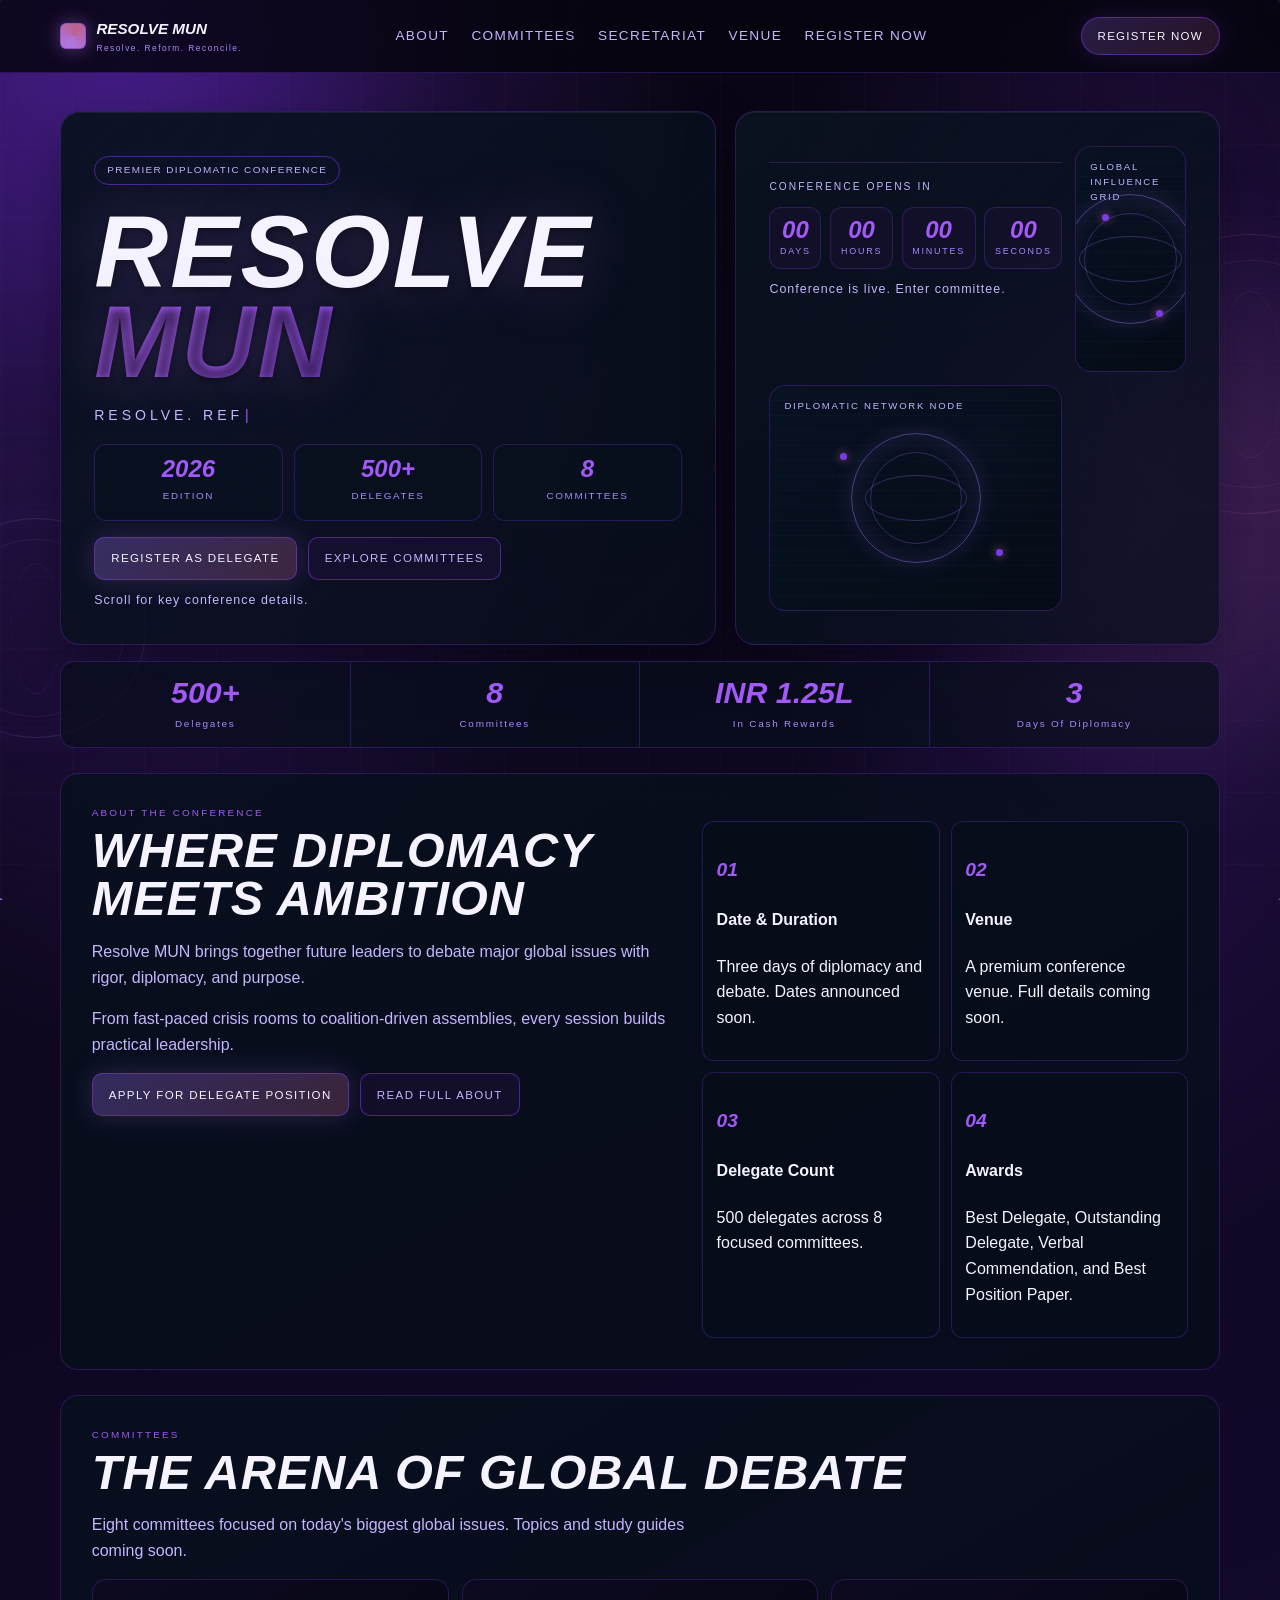
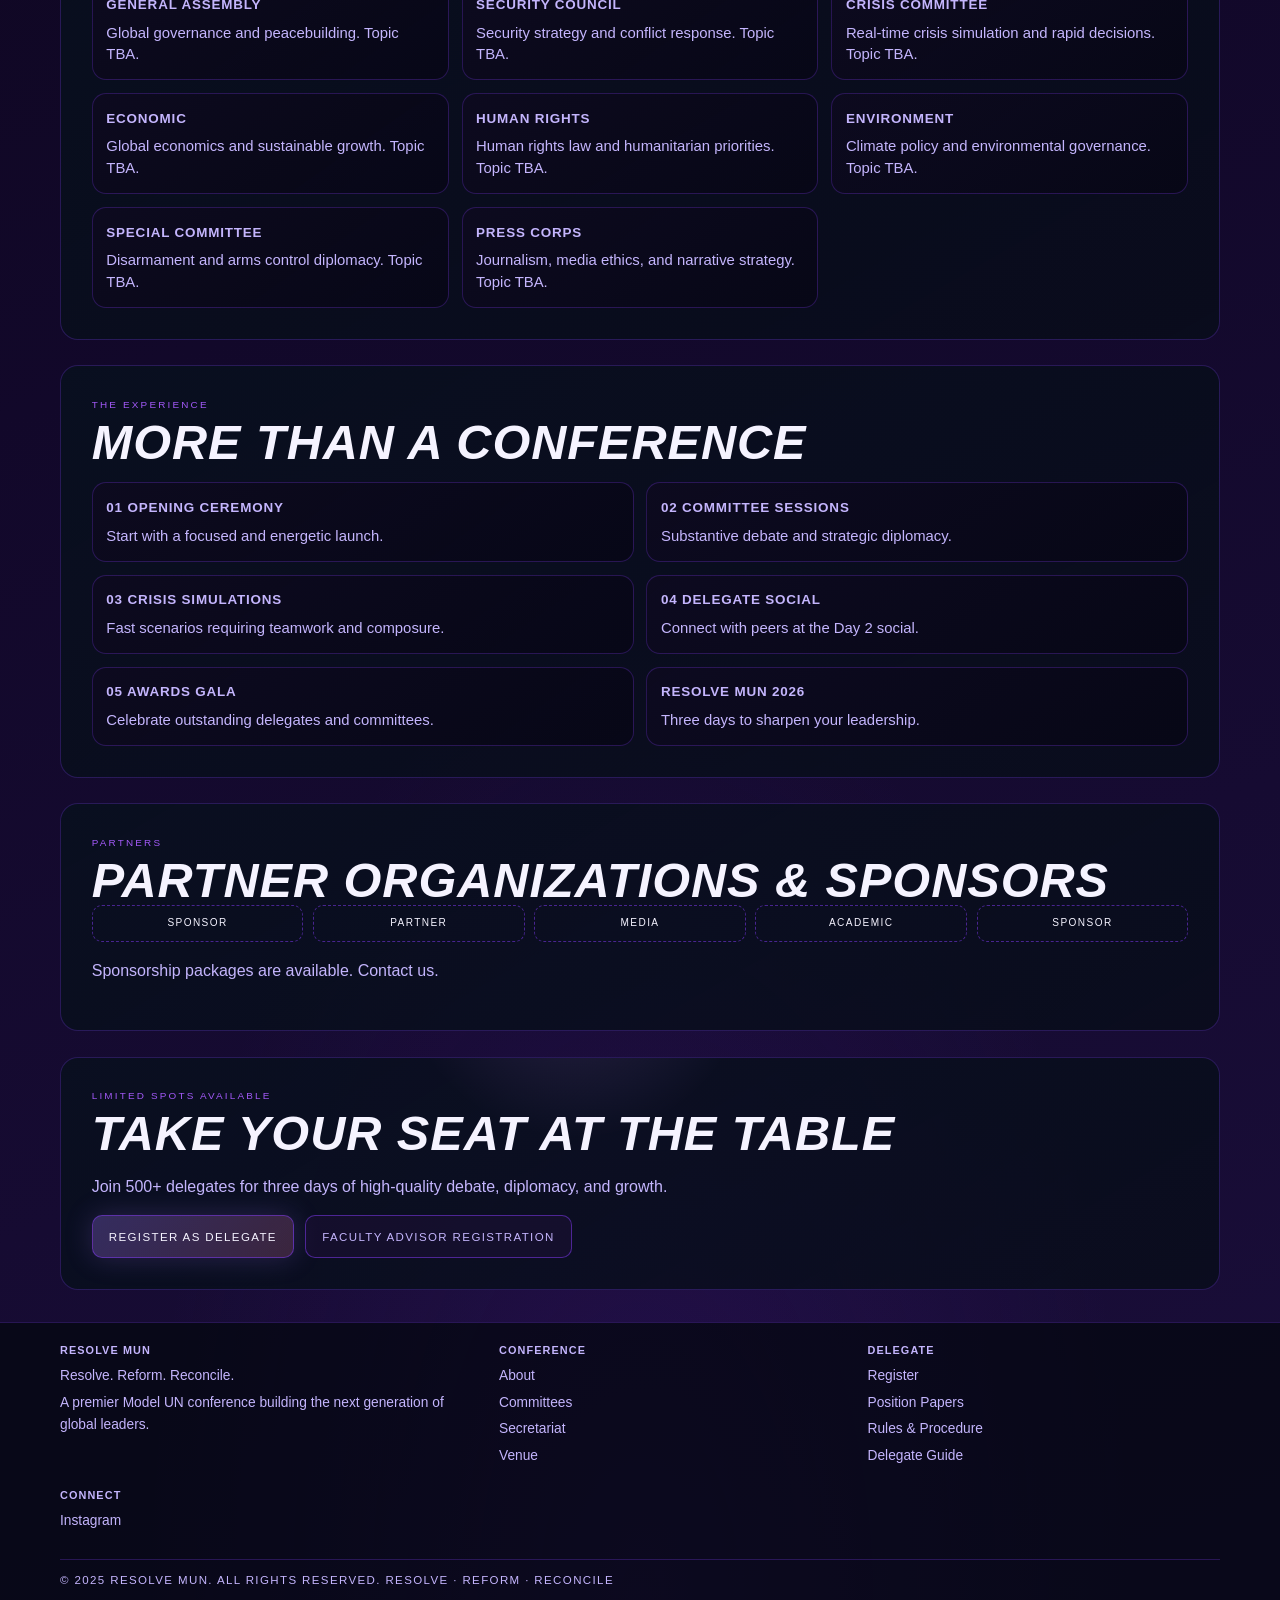
==== index.html @ 6e1ddf8e "changes" ====
<!DOCTYPE html>
<html lang="en">
  <head>
    <meta charset="UTF-8" />
    <meta name="viewport" content="width=device-width, initial-scale=1.0" />
    <title>Resolve MUN 2026 | Premier Diplomatic Conference</title>
    <meta
      name="description"
      content="Resolve MUN 2026: 500+ delegates, 8 committees, and 3 days of focused diplomacy."
    />
    <link rel="stylesheet" href="style.css" />
  </head>
  <body>
    <div class="ambient" aria-hidden="true"></div>
    <div class="orb orb-a" aria-hidden="true"></div>
    <div class="orb orb-b" aria-hidden="true"></div>

    <header class="site-header">
      <div class="header-inner">
        <a class="brand" href="index.html" aria-label="Resolve MUN Home">
          <span class="brand-mark" aria-hidden="true"></span>
          <span class="brand-text">RESOLVE MUN<span class="brand-sub">Resolve. Reform. Reconcile.</span></span>
        </a>

        <button class="menu-btn" data-menu-toggle aria-expanded="false" aria-label="Toggle menu">Menu</button>

        <nav class="nav-links">
          <a href="about.html">About</a>
          <a href="committees.html">Committees</a>
          <a href="secretariat.html">Secretariat</a>
          <a href="venue.html">Venue</a>
          <a href="register.html">Register Now</a>
        </nav>
        <a class="header-cta" href="register.html">Register Now</a>
      </div>
    </header>

    <main>
      <section class="hero">
        <article class="hero-panel reveal tilt">
          <p class="badge">Premier Diplomatic Conference</p>
          <h1>Resolve <span>MUN</span></h1>
          <p class="tagline" data-typewriter="RESOLVE. REFORM. RECONCILE.|Diplomacy. Debate. Impact.|500+ Delegates. 8 Committees. 3 Days.">RESOLVE. REFORM. RECONCILE.</p>
          <div class="metrics">
            <div class="metric"><strong data-count="2026">2026</strong><small>Edition</small></div>
            <div class="metric"><strong data-count="500" data-suffix="+">500+</strong><small>Delegates</small></div>
            <div class="metric"><strong data-count="8">8</strong><small>Committees</small></div>
          </div>
          <div class="hero-actions">
            <a class="btn btn-primary" href="register.html">Register As Delegate</a>
            <a class="btn btn-secondary" href="committees.html">Explore Committees</a>
          </div>
          <p class="countdown-summary">Scroll for key conference details.</p>
        </article>

        <article class="hero-panel hero-visual reveal">
          <div class="countdown-wrap" aria-live="polite">
            <p class="countdown-head">Conference Opens In</p>
            <div class="countdown-grid">
              <div class="time-box"><span data-days>96</span><small>Days</small></div>
              <div class="time-box"><span data-hours>12</span><small>Hours</small></div>
              <div class="time-box"><span data-minutes>10</span><small>Minutes</small></div>
              <div class="time-box"><span data-seconds>12</span><small>Seconds</small></div>
            </div>
            <p class="countdown-summary" data-countdown-status>Countdown synced to conference launch.</p>
          </div>
          <div class="holo-card tilt" aria-hidden="true">
            <p class="holo-label">Global Influence Grid</p>
            <div class="holo-core"></div>
            <span class="holo-ping a"></span>
            <span class="holo-ping b"></span>
          </div>
          <div class="holo-card tilt" aria-hidden="true">
            <p class="holo-label">Diplomatic Network Node</p>
            <div class="holo-core"></div>
            <span class="holo-ping a"></span>
            <span class="holo-ping b"></span>
          </div>
        </article>
      </section>

      <section class="stats-ribbon reveal">
        <div class="cell"><strong data-count="500" data-suffix="+">500+</strong><small>Delegates</small></div>
        <div class="cell"><strong data-count="8">8</strong><small>Committees</small></div>
        <div class="cell"><strong data-count="1.25" data-prefix="INR " data-suffix="L">INR 1.25L</strong><small>In Cash Rewards</small></div>
        <div class="cell"><strong data-count="3">3</strong><small>Days Of Diplomacy</small></div>
      </section>

      <section class="section split reveal">
        <div>
          <p class="section-kicker">About The Conference</p>
          <h2>Where Diplomacy Meets Ambition</h2>
          <p class="section-intro">
            Resolve MUN brings together future leaders to debate major global issues with rigor, diplomacy, and purpose.
          </p>
          <p class="section-intro">
            From fast-paced crisis rooms to coalition-driven assemblies, every session builds practical leadership.
          </p>
          <div class="hero-actions">
            <a class="btn btn-primary" href="register.html">Apply For Delegate Position</a>
            <a class="btn btn-secondary" href="about.html">Read Full About</a>
          </div>
        </div>
        <div class="number-grid">
          <article class="number-card"><p class="num">01</p><h4>Date &amp; Duration</h4><p>Three days of diplomacy and debate. Dates announced soon.</p></article>
          <article class="number-card"><p class="num">02</p><h4>Venue</h4><p>A premium conference venue. Full details coming soon.</p></article>
          <article class="number-card"><p class="num">03</p><h4>Delegate Count</h4><p>500 delegates across 8 focused committees.</p></article>
          <article class="number-card"><p class="num">04</p><h4>Awards</h4><p>Best Delegate, Outstanding Delegate, Verbal Commendation, and Best Position Paper.</p></article>
        </div>
      </section>

      <section class="section reveal">
        <p class="section-kicker">Committees</p>
        <h2>The Arena Of Global Debate</h2>
        <p class="section-intro">Eight committees focused on today&apos;s biggest global issues. Topics and study guides coming soon.</p>
        <div class="grid-3">
          <article class="card reveal"><h4>General Assembly</h4><p>Global governance and peacebuilding. Topic TBA.</p></article>
          <article class="card reveal"><h4>Security Council</h4><p>Security strategy and conflict response. Topic TBA.</p></article>
          <article class="card reveal"><h4>Crisis Committee</h4><p>Real-time crisis simulation and rapid decisions. Topic TBA.</p></article>
          <article class="card reveal"><h4>Economic</h4><p>Global economics and sustainable growth. Topic TBA.</p></article>
          <article class="card reveal"><h4>Human Rights</h4><p>Human rights law and humanitarian priorities. Topic TBA.</p></article>
          <article class="card reveal"><h4>Environment</h4><p>Climate policy and environmental governance. Topic TBA.</p></article>
          <article class="card reveal"><h4>Special Committee</h4><p>Disarmament and arms control diplomacy. Topic TBA.</p></article>
          <article class="card reveal"><h4>Press Corps</h4><p>Journalism, media ethics, and narrative strategy. Topic TBA.</p></article>
        </div>
      </section>

      <section class="section reveal">
        <p class="section-kicker">The Experience</p>
        <h2>More Than A Conference</h2>
        <div class="grid-2">
          <article class="card reveal"><h4>01 Opening Ceremony</h4><p>Start with a focused and energetic launch.</p></article>
          <article class="card reveal"><h4>02 Committee Sessions</h4><p>Substantive debate and strategic diplomacy.</p></article>
          <article class="card reveal"><h4>03 Crisis Simulations</h4><p>Fast scenarios requiring teamwork and composure.</p></article>
          <article class="card reveal"><h4>04 Delegate Social</h4><p>Connect with peers at the Day 2 social.</p></article>
          <article class="card reveal"><h4>05 Awards Gala</h4><p>Celebrate outstanding delegates and committees.</p></article>
          <article class="card reveal"><h4>Resolve MUN 2026</h4><p>Three days to sharpen your leadership.</p></article>
        </div>
      </section>

      <section class="section reveal">
        <p class="section-kicker">Partners</p>
        <h2>Partner Organizations &amp; Sponsors</h2>
        <div class="partners">
          <div>Sponsor</div>
          <div>Partner</div>
          <div>Media</div>
          <div>Academic</div>
          <div>Sponsor</div>
        </div>
        <p class="section-intro">Sponsorship packages are available. Contact us.</p>
      </section>

      <section class="section cta-section reveal">
        <p class="section-kicker">Limited Spots Available</p>
        <h2>Take Your Seat At The Table</h2>
        <p class="section-intro">
          Join 500+ delegates for three days of high-quality debate, diplomacy, and growth.
        </p>
        <div class="hero-actions">
          <a class="btn btn-primary" href="register.html">Register As Delegate</a>
          <a class="btn btn-secondary" href="register.html#faculty">Faculty Advisor Registration</a>
        </div>
      </section>
    </main>

    <footer class="footer">
      <div class="footer-inner">
        <section>
          <h5>Resolve MUN</h5>
          <p>Resolve. Reform. Reconcile.</p>
          <p>A premier Model UN conference building the next generation of global leaders.</p>
        </section>
        <section>
          <h5>Conference</h5>
          <p><a href="about.html">About</a></p>
          <p><a href="committees.html">Committees</a></p>
          <p><a href="secretariat.html">Secretariat</a></p>
          <p><a href="venue.html">Venue</a></p>
        </section>
        <section>
          <h5>Delegate</h5>
          <p><a href="register.html">Register</a></p>
          <p>Position Papers</p>
          <p>Rules &amp; Procedure</p>
          <p>Delegate Guide</p>
        </section>
        <section>
          <h5>Connect</h5>
          <p>Instagram</p>
        </section>
      </div>
      <div class="footer-note">&copy; 2025 Resolve MUN. All rights reserved. Resolve · Reform · Reconcile</div>
    </footer>

    <nav class="mob-nav" aria-label="Mobile navigation" style="display:none">
      <a class="mob-nav-item active" href="index.html">
        <svg viewBox="0 0 24 24" width="24" height="24" fill="none" stroke="currentColor" stroke-width="1.8" stroke-linecap="round" stroke-linejoin="round" aria-hidden="true"><path d="M3 9.5L12 3l9 6.5V20a1 1 0 0 1-1 1H4a1 1 0 0 1-1-1V9.5z"/><path d="M9 21V12h6v9"/></svg>
        <span>Home</span>
      </a>
      <a class="mob-nav-item" href="about.html">
        <svg viewBox="0 0 24 24" width="24" height="24" fill="none" stroke="currentColor" stroke-width="1.8" stroke-linecap="round" stroke-linejoin="round" aria-hidden="true"><circle cx="12" cy="12" r="9"/><line x1="12" y1="8" x2="12.01" y2="8" stroke-width="2.5"/><line x1="12" y1="11" x2="12" y2="16"/></svg>
        <span>About</span>
      </a>
      <a class="mob-nav-item" href="committees.html">
        <svg viewBox="0 0 24 24" width="24" height="24" fill="none" stroke="currentColor" stroke-width="1.8" stroke-linecap="round" stroke-linejoin="round" aria-hidden="true"><rect x="3" y="3" width="7" height="7" rx="1"/><rect x="14" y="3" width="7" height="7" rx="1"/><rect x="3" y="14" width="7" height="7" rx="1"/><rect x="14" y="14" width="7" height="7" rx="1"/></svg>
        <span>Committees</span>
      </a>
      <a class="mob-nav-item" href="venue.html">
        <svg viewBox="0 0 24 24" width="24" height="24" fill="none" stroke="currentColor" stroke-width="1.8" stroke-linecap="round" stroke-linejoin="round" aria-hidden="true"><path d="M12 2C8.13 2 5 5.13 5 9c0 5.25 7 13 7 13s7-7.75 7-13c0-3.87-3.13-7-7-7z"/><circle cx="12" cy="9" r="2.5"/></svg>
        <span>Venue</span>
      </a>
      <a class="mob-nav-item" href="register.html">
        <svg viewBox="0 0 24 24" width="24" height="24" fill="none" stroke="currentColor" stroke-width="1.8" stroke-linecap="round" stroke-linejoin="round" aria-hidden="true"><polygon points="12 2 15.09 8.26 22 9.27 17 14.14 18.18 21.02 12 17.77 5.82 21.02 7 14.14 2 9.27 8.91 8.26 12 2"/></svg>
        <span>Register</span>
      </a>
    </nav>
    <script src="script.js"></script>
  </body>
</html>
---- style.css ----
@media (max-width: 600px) {
  /* Countdown box: tighter, more readable, less border radius */
  .countdown-wrap {
    padding: 0.7rem 0.5rem !important;
    border-radius: 14px !important;
    margin-bottom: 1.2rem !important;
  }
  .countdown-grid {
    gap: 0.22rem !important;
  }
  .time-box {
    padding: 0.55rem 0.08rem !important;
    border-radius: 9px !important;
  }
  .time-box span {
    font-size: 1.15rem !important;
  }
  .time-box small {
    font-size: 0.38rem !important;
  }
  .countdown-summary {
    font-size: 0.6rem !important;
    margin-top: 0.4rem !important;
  }

  /* Waitlist form: stack input and button vertically, full width, better spacing */
  #waitlist-form {
    flex-direction: column !important;
    align-items: stretch !important;
    gap: 0.6rem !important;
    max-width: 100% !important;
  }
  #waitlist-form input[type="email"] {
    width: 100% !important;
    font-size: 1rem !important;
    min-width: 0 !important;
  }
  #waitlist-form button {
    width: 100% !important;
    min-width: 0 !important;
    margin-top: 0.2rem !important;
    font-size: 1rem !important;
    border-radius: 999px !important;
    padding: 1.1rem 0.5rem !important;
  }
  #waitlist-status {
    text-align: center !important;
    font-size: 0.98rem !important;
  }
}
@import url("https://fonts.googleapis.com/css2?family=Cormorant+Garamond:ital,wght@0,300;0,400;0,600;1,300;1,400;1,600&family=DM+Sans:opsz,wght@9..40,300;9..40,400;9..40,500;9..40,600&display=swap");

:root {
  --bg-0: #0a0613;
  --bg-1: #12082a;
  --bg-2: #1a0e3a;
  --purple-bright: #a259f7;
  --purple-mid:    #7c3aed;
  --purple-deep:   #4c1d95;
  --rose:          #7c3aed;
  --lavender:      #c4b5fd;
  --line:          rgba(124, 58, 237, 0.28);
  --line-strong:   rgba(124, 58, 237, 0.55);
  --text-main:  #f5f3ff;
  --text-soft:  #c4b5fd;
  --text-muted: #a78bfa;
  --font-logo: "Cormorant Garamond", Georgia, serif;
  --font-nav: "Cormorant Garamond", Georgia, serif;
  --font-display: 'Bebas Neue', Arial, sans-serif;
  --font-body: 'Oswald', Arial, sans-serif;
  --max-width: 1160px;
}

* {
  box-sizing: border-box;
}

html,
body {
  margin: 0;
  padding: 0;
  scroll-behavior: smooth;
  background-color: var(--bg-0);
  overscroll-behavior-y: none;
}

body {
  position: relative;
  isolation: isolate;
  min-height: 100vh;
  font-family: var(--font-body);
  font-weight: 400;
  line-height: 1.6;
  color: var(--text-main);
  background:
    radial-gradient(ellipse 80% 60% at 10% 0%,   rgba(124, 58, 237, 0.38), transparent 55%),
    radial-gradient(ellipse 60% 50% at 90% 15%,  rgba(124, 58, 237, 0.22), transparent 50%),
    radial-gradient(ellipse 70% 55% at 50% 100%, rgba(76, 29, 149, 0.22), transparent 55%),
    linear-gradient(160deg, var(--bg-0) 0%, #12082a 55%, #1a0e3a 100%);
  overflow-x: hidden;
}

body.menu-open {
  overflow: hidden;
}

a {
  color: inherit;
}

.ambient {
  position: fixed;
  inset: 0;
  z-index: 0;
  pointer-events: none;
  background:
    linear-gradient(rgba(155, 114, 245, 0.04) 1px, transparent 1px),
    linear-gradient(90deg, rgba(155, 114, 245, 0.04) 1px, transparent 1px);
  background-size: 72px 72px;
  opacity: 0.6;
  mix-blend-mode: screen;
}

.orb {
  position: fixed;
  z-index: 0;
  filter: blur(70px);
  pointer-events: none;
  opacity: 0.72;
}

.orb-a {
  width: 560px;
  height: 560px;
  border-radius: 50%;
  background: radial-gradient(circle, rgba(109, 40, 217, 0.46), rgba(76, 20, 160, 0.10));
  top: -220px;
  left: -180px;
  animation: driftA 20s ease-in-out infinite;
}

.orb-b {
  width: 480px;
  height: 480px;
  border-radius: 50%;
  background: radial-gradient(circle, rgba(232, 121, 168, 0.22), rgba(155, 114, 245, 0.08));
  right: -160px;
  top: 30vh;
  animation: driftB 25s ease-in-out infinite;
}

.cursor-dot {
  position: fixed;
  top: 0;
  left: 0;
  width: 6px;
  height: 6px;
  margin: -3px 0 0 -3px;
  border-radius: 50%;
  pointer-events: none;
  z-index: 62;
  background: var(--purple-bright);
  box-shadow: 0 0 10px rgba(192, 132, 252, 0.9);
  opacity: 0;
  transition: opacity 0.2s ease;
}

.cursor-glow {
  position: fixed;
  top: 0;
  left: 0;
  width: 44px;
  height: 44px;
  margin: -22px 0 0 -22px;
  border-radius: 50%;
  pointer-events: none;
  z-index: 61;
  border: 1px solid rgba(155, 114, 245, 0.55);
  background: radial-gradient(circle, rgba(155, 114, 245, 0.06) 0, transparent 70%);
  opacity: 0;
  transition: opacity 0.3s ease, width 0.3s ease, height 0.3s ease, margin 0.3s ease, border-color 0.3s ease;
}

.cursor-glow.cursor-expanded {
  width: 68px;
  height: 68px;
  margin: -34px 0 0 -34px;
  border-color: rgba(232, 121, 168, 0.65);
  background: radial-gradient(circle, rgba(232, 121, 168, 0.07) 0, transparent 70%);
}

.floating-globes {
  position: fixed;
  inset: 0;
  z-index: 1;
  pointer-events: none;
}

.wire-globe {
  position: absolute;
  width: 220px;
  aspect-ratio: 1;
  border-radius: 50%;
  border: 1px solid rgba(155, 114, 245, 0.38);
  box-shadow: 0 0 45px rgba(155, 114, 245, 0.1), inset 0 0 30px rgba(155, 114, 245, 0.07);
  opacity: 0.55;
  animation: globeSpin 20s linear infinite;
}

.wire-globe::before,
.wire-globe::after {
  content: "";
  position: absolute;
  inset: 9%;
  border-radius: 50%;
  border: 1px solid rgba(155, 114, 245, 0.22);
}

.wire-globe::after {
  inset: 20% 6%;
  transform: rotateY(75deg);
}

.globe-left {
  left: -74px;
  bottom: 18%;
}

.globe-right {
  right: -110px;
  top: 26%;
  width: 280px;
  border-color: rgba(232, 121, 168, 0.28);
  box-shadow: 0 0 45px rgba(232, 121, 168, 0.07), inset 0 0 30px rgba(232, 121, 168, 0.05);
  animation-duration: 24s;
}

.globe-right::before,
.globe-right::after {
  border-color: rgba(232, 121, 168, 0.18);
}

.site-header,
main,
.footer {
  position: relative;
  z-index: 3;
}

.site-header {
  position: sticky;
  top: 0;
  z-index: 40;
  backdrop-filter: blur(10px);
  border-bottom: 1px solid var(--line);
  background: rgba(6, 4, 14, 0.82);
}

.header-inner {
  width: min(var(--max-width), 92vw);
  margin: 0 auto;
  min-height: 72px;
  display: flex;
  align-items: center;
  justify-content: space-between;
  gap: 1rem;
}

.brand {
  display: flex;
  align-items: center;
  gap: 0.65rem;
  text-decoration: none;
  font-family: var(--font-display);
  font-style: italic;
  font-size: 1.05rem;
  color: var(--text-main);
}

.brand-mark {
  width: 26px;
  height: 26px;
  border-radius: 6px;
  border: 1px solid var(--line-strong);
  box-shadow: 0 0 18px rgba(192, 132, 252, 0.4);
  background: conic-gradient(from 200deg, rgba(192, 132, 252, 0.9), rgba(232, 121, 168, 0.8), rgba(192, 132, 252, 0.9));
}

.brand-text {
  font-size: 0.95rem;
  font-weight: 600;
}

.brand-sub {
  display: block;
  font-family: var(--font-body);
  font-style: normal;
  letter-spacing: 0.18em;
  font-size: 0.52rem;
  color: var(--text-muted);
  font-weight: 400;
}

.nav-links {
  display: flex;
  align-items: center;
  gap: 1rem;
}

.nav-links a {
  text-decoration: none;
  font-size: 0.85rem;
  letter-spacing: 0.1em;
  text-transform: uppercase;
  color: var(--text-soft);
  padding: 0.45rem 0.2rem;
  position: relative;
  touch-action: manipulation;
}

.nav-links a::after {
  content: "";
  position: absolute;
  left: 0;
  right: 0;
  bottom: 0;
  height: 1px;
  transform: scaleX(0);
  transform-origin: left;
  background: linear-gradient(90deg, var(--purple-bright), var(--rose));
  transition: transform 0.25s ease;
}

.nav-links a:hover::after,
.nav-links a.active::after {
  transform: scaleX(1);
}

.header-cta {
  border: 1px solid var(--line-strong);
  border-radius: 999px;
  padding: 0.52rem 1rem;
  text-transform: uppercase;
  letter-spacing: 0.11em;
  font-size: 0.72rem;
  text-decoration: none;
  color: var(--text-main);
  background: linear-gradient(115deg, rgba(155, 114, 245, 0.22), rgba(232, 121, 168, 0.14));
  box-shadow: 0 0 24px rgba(155, 114, 245, 0.15);
  transition: box-shadow 0.2s ease, border-color 0.2s ease;
}

.menu-btn {
  display: none;
  background: transparent;
  border: 1px solid var(--line);
  border-radius: 8px;
  color: var(--text-main);
  padding: 0.4rem 0.75rem;
  cursor: pointer;
  touch-action: manipulation;
  font-size: 0.78rem;
  letter-spacing: 0.08em;
}

.hero {
  width: min(var(--max-width), 92vw);
  margin: 2.4rem auto 0;
  display: grid;
  grid-template-columns: 1.15fr 0.85fr;
  gap: 1.2rem;
}

.hero-panel {
  border: 1px solid var(--line);
  border-radius: 20px;
  padding: clamp(1.1rem, 2.6vw, 2.1rem);
  background: linear-gradient(140deg, rgba(10, 18, 32, 0.95), rgba(8, 15, 28, 0.75));
  box-shadow: inset 0 1px 0 rgba(255, 255, 255, 0.05), 0 18px 50px rgba(0, 0, 0, 0.35);
  transition: border-color 0.4s ease, box-shadow 0.4s ease;
}

.badge {
  display: inline-flex;
  align-items: center;
  gap: 0.5rem;
  border: 1px solid var(--line-strong);
  border-radius: 999px;
  padding: 0.35rem 0.75rem;
  letter-spacing: 0.14em;
  font-size: 0.62rem;
  text-transform: uppercase;
  color: var(--text-soft);
}

.hero h1,
.title-xl {
  margin: 0.8rem 0 0;
  font-family: var(--font-display);
  font-style: italic;
  text-transform: uppercase;
  letter-spacing: 0.02em;
  line-height: 0.88;
  font-size: clamp(3.2rem, 8vw, 7.5rem);
  text-shadow: 0 0 60px rgba(192, 132, 252, 0.25), 0 2px 8px rgba(0, 0, 0, 0.6);
  font-weight: 600;
}

.hero h1 span,
.title-xl span {
  display: block;
  background: linear-gradient(135deg, var(--purple-bright) 20%, var(--rose) 80%);
  -webkit-background-clip: text;
  -webkit-text-fill-color: transparent;
  background-clip: text;
}

.tagline {
  font-family: var(--font-body);
  margin: 1rem 0 0;
  font-size: clamp(0.72rem, 1.3vw, 0.88rem);
  letter-spacing: 0.28em;
  text-transform: uppercase;
  color: var(--purple-bright);
  font-weight: 500;
}

.hero p {
  color: var(--text-soft);
  max-width: 58ch;
}

.metrics {
  margin-top: 1.1rem;
  display: grid;
  grid-template-columns: repeat(3, 1fr);
  gap: 0.7rem;
}

.metric {
  padding: 0.8rem;
  border-radius: 12px;
  border: 1px solid var(--line);
  background: rgba(9, 17, 29, 0.66);
  text-align: center;
}

.metric strong {
  display: block;
  font-family: var(--font-display);
  font-style: italic;
  font-size: 1.5rem;
  font-weight: 600;
  color: var(--purple-bright);
  line-height: 1;
}

.metric small {
  font-size: 0.62rem;
  letter-spacing: 0.16em;
  text-transform: uppercase;
  color: var(--text-muted);
}

.hero-actions {
  margin-top: 1rem;
  display: flex;
  flex-wrap: wrap;
  gap: 0.7rem;
}

.btn {
  border: 1px solid var(--line-strong);
  border-radius: 10px;
  padding: 0.7rem 1rem;
  text-decoration: none;
  text-transform: uppercase;
  font-size: 0.72rem;
  letter-spacing: 0.12em;
  touch-action: manipulation;
  transition: transform 0.22s ease, box-shadow 0.22s ease, border-color 0.22s ease;
}

.btn-primary {
  background: linear-gradient(130deg, rgba(155, 114, 245, 0.3), rgba(232, 121, 168, 0.22));
  color: var(--text-main);
  box-shadow: 0 0 28px rgba(155, 114, 245, 0.22);
}

.btn-secondary {
  color: var(--text-soft);
  background: rgba(30, 18, 55, 0.55);
}

.btn:hover {
  transform: translateY(-2px);
  border-color: rgba(192, 132, 252, 0.7);
  box-shadow: 0 6px 28px rgba(155, 114, 245, 0.28);
}

.countdown-wrap {
  margin-top: 1rem;
  border-top: 1px solid var(--line);
  padding-top: 1rem;
}

.countdown-head {
  margin: 0;
  text-transform: uppercase;
  letter-spacing: 0.2em;
  font-size: 0.64rem;
  color: var(--lavender);
}

.countdown-grid {
  margin-top: 0.75rem;
  display: grid;
  grid-template-columns: repeat(4, 1fr);
  gap: 0.55rem;
}

.time-box {
  text-align: center;
  border: 1px solid var(--line);
  border-radius: 12px;
  padding: 0.6rem;
  background: rgba(30, 18, 55, 0.45);
}

.time-box span {
  display: block;
  font-family: var(--font-display);
  font-style: italic;
  font-size: 1.5rem;
  font-weight: 600;
  color: var(--purple-bright);
  line-height: 1;
}

.time-box small {
  display: block;
  font-size: 0.56rem;
  letter-spacing: 0.2em;
  text-transform: uppercase;
  color: var(--text-muted);
  margin-top: 0.15rem;
}

.countdown-summary {
  margin: 0.7rem 0 0;
  font-size: 0.78rem;
  letter-spacing: 0.08em;
  color: var(--text-soft);
}
.hero-visual {
  display: grid;
  grid-template-columns: 1fr 1fr;
  gap: 0.8rem;
  align-items: stretch;
  width: 100%;
  max-width: var(--max-width);
  margin: 0 auto;
}
@media (max-width: 900px) {
  .hero-visual {
    display: flex;
    flex-direction: column;
    align-items: center;
    gap: 1.2rem;
    width: 100%;
    max-width: 600px;
    margin: 0 auto;
  }
  .hero-visual > .holo-card {
    display: none;
  }
}

.holo-card {
  position: relative;
  border-radius: 16px;
  border: 1px solid var(--line);
  overflow: hidden;
  min-height: 210px;
  background:
    linear-gradient(135deg, rgba(9, 19, 35, 0.88), rgba(5, 12, 22, 0.9)),
    radial-gradient(circle at 76% 26%, rgba(192, 132, 252, 0.14), transparent 35%);
}

.holo-card::before {
  content: "";
  position: absolute;
  inset: 0;
  background:
    repeating-linear-gradient(
      0deg,
      transparent,
      transparent 14px,
      rgba(155, 114, 245, 0.035) 14px,
      rgba(155, 114, 245, 0.035) 15px
    );
  animation: hudSweep 10s linear infinite;
}

.holo-core {
  position: absolute;
  width: 130px;
  aspect-ratio: 1;
  border-radius: 50%;
  border: 1px solid rgba(155, 114, 245, 0.48);
  left: 50%;
  top: 50%;
  transform: translate(-50%, -50%);
  box-shadow: inset 0 0 28px rgba(155, 114, 245, 0.14), 0 0 22px rgba(155, 114, 245, 0.14);
  animation: globeSpin 13s linear infinite;
}

.holo-core::before,
.holo-core::after {
  content: "";
  position: absolute;
  border-radius: 50%;
  border: 1px solid rgba(155, 114, 245, 0.28);
}

.holo-core::before {
  inset: 14%;
}

.holo-core::after {
  inset: 32% 10%;
}

.holo-label {
  position: absolute;
  left: 14px;
  top: 12px;
  margin: 0;
  font-size: 0.6rem;
  letter-spacing: 0.18em;
  text-transform: uppercase;
  color: var(--lavender);
}

.holo-ping {
  position: absolute;
  width: 7px;
  height: 7px;
  border-radius: 50%;
  background: var(--rose);
  box-shadow: 0 0 10px rgba(232, 121, 168, 0.7);
  animation: ping 3.2s ease-in-out infinite;
}

.holo-ping.a {
  left: 24%;
  top: 30%;
}

.holo-ping.b {
  right: 20%;
  bottom: 24%;
  animation-delay: 1.2s;
}

.image-card {
  border-radius: 16px;
  border: 1px solid var(--line);
  overflow: hidden;
  min-height: 180px;
  background: #07111f;
  position: relative;
}

.image-card img {
  width: 100%;
  height: 100%;
  object-fit: cover;
  transform: scale(1.01);
}

.image-caption {
  position: absolute;
  left: 0;
  right: 0;
  bottom: 0;
  margin: 0;
  padding: 0.6rem 0.75rem;
  font-size: 0.65rem;
  letter-spacing: 0.18em;
  text-transform: uppercase;
  background: linear-gradient(180deg, transparent, rgba(3, 8, 16, 0.93));
}

.stats-ribbon {
  width: min(var(--max-width), 92vw);
  margin: 1rem auto 0;
  border: 1px solid var(--line);
  border-radius: 14px;
  display: grid;
  grid-template-columns: repeat(4, 1fr);
  background: rgba(8, 15, 28, 0.7);
}

.stats-ribbon .cell {
  padding: 0.95rem;
  border-right: 1px solid var(--line);
  text-align: center;
}

.stats-ribbon .cell:last-child {
  border-right: 0;
}

.cell strong {
  font-family: var(--font-display);
  font-style: italic;
  font-weight: 600;
  font-size: clamp(1.3rem, 2.8vw, 1.9rem);
  color: var(--purple-bright);
  line-height: 1;
}

.cell small {
  display: block;
  margin-top: 0.3rem;
  font-size: 0.62rem;
  letter-spacing: 0.18em;
  color: var(--text-muted);
}

.section {
  width: min(var(--max-width), 92vw);
  margin: 1.6rem auto 0;
  border: 1px solid var(--line);
  border-radius: 18px;
  padding: clamp(1rem, 2.4vw, 2rem);
  background: linear-gradient(150deg, rgba(8, 16, 30, 0.86), rgba(7, 13, 24, 0.78));
}

.section h2,
.section h3 {
  font-family: var(--font-display);
  font-style: italic;
  letter-spacing: 0.02em;
  text-transform: uppercase;
  font-size: clamp(1.9rem, 3.8vw, 3.1rem);
  font-weight: 600;
  margin: 0.3rem 0 0;
  line-height: 1;
}

.section-kicker {
  margin: 0;
  color: var(--purple-bright);
  text-transform: uppercase;
  letter-spacing: 0.22em;
  font-size: 0.62rem;
  font-weight: 500;
}

.section-intro {
  color: var(--text-soft);
  max-width: 72ch;
}

.split {
  display: grid;
  grid-template-columns: 1.1fr 0.9fr;
  gap: 1rem;
  align-items: start;
}

.number-grid {
  margin-top: 1rem;
  display: grid;
  grid-template-columns: repeat(2, 1fr);
  gap: 0.7rem;
}

.number-card {
  border: 1px solid var(--line);
  border-radius: 12px;
  padding: 0.85rem;
  background: rgba(7, 14, 26, 0.75);
}

.number-card .num {
  font-family: var(--font-display);
  font-style: italic;
  color: var(--purple-bright);
  font-size: 1.2rem;
  font-weight: 600;
}

.grid-3 {
  margin-top: 1rem;
  display: grid;
  grid-template-columns: repeat(3, minmax(0, 1fr));
  gap: 0.8rem;
}

.grid-2 {
  margin-top: 1rem;
  display: grid;
  grid-template-columns: repeat(2, minmax(0, 1fr));
  gap: 0.8rem;
}

.card {
  border: 1px solid var(--line);
  border-radius: 14px;
  padding: 0.85rem;
  background: linear-gradient(145deg, rgba(14, 10, 32, 0.9), rgba(8, 7, 22, 0.86));
  position: relative;
  overflow: hidden;
  transition: border-color 0.32s ease, box-shadow 0.32s ease, transform 0.32s ease;
}

.card::after {
  content: "";
  position: absolute;
  top: -60%;
  left: -80%;
  width: 55%;
  height: 220%;
  background: linear-gradient(
    105deg,
    transparent 0%,
    rgba(155, 114, 245, 0.09) 42%,
    rgba(255, 255, 255, 0.04) 50%,
    transparent 60%
  );
  transform: skewX(-22deg);
  transition: left 0.62s ease;
  pointer-events: none;
}

.card:hover::after {
  left: 130%;
}

.card:hover {
  border-color: rgba(155, 114, 245, 0.38);
  box-shadow: 0 6px 28px rgba(0, 0, 0, 0.32), 0 0 18px rgba(155, 114, 245, 0.1);
  transform: translateY(-2px);
}

.card h4 {
  margin: 0;
  font-family: var(--font-body);
  font-weight: 600;
  letter-spacing: 0.06em;
  font-size: 0.84rem;
  text-transform: uppercase;
  color: var(--lavender);
}

.card p {
  margin: 0.45rem 0 0;
  color: var(--text-soft);
  font-size: 0.93rem;
  line-height: 1.45;
}

.feature-list {
  margin: 0.8rem 0 0;
  display: grid;
  grid-template-columns: repeat(3, minmax(0, 1fr));
  gap: 0.65rem;
}

.feature-item {
  border: 1px solid var(--line);
  border-radius: 10px;
  padding: 0.65rem;
  text-align: center;
  font-size: 0.68rem;
  letter-spacing: 0.1em;
  text-transform: uppercase;
  color: var(--text-soft);
}

.cta-section {
  position: relative;
  overflow: hidden;
}

.registration-form {
  margin-top: 1rem;
}

.payment-qr-card {
  margin-top: 1rem;
}

.payment-qr-card h4 {
  margin-bottom: 0.35rem;
}

.payment-qr-media {
  margin-top: 0.7rem;
  max-width: 280px;
  border: 1px solid var(--line);
  border-radius: 12px;
  overflow: hidden;
  background: rgba(255, 255, 255, 0.92);
}

.payment-qr-media img {
  display: block;
  width: 100%;
  height: auto;
}

.form-grid {
  display: grid;
  grid-template-columns: repeat(2, minmax(0, 1fr));
  gap: 0.8rem;
}

.field-group {
  display: flex;
  flex-direction: column;
  gap: 0.35rem;
}

.field-group span {
  font-size: 0.65rem;
  letter-spacing: 0.14em;
  text-transform: uppercase;
  color: var(--lavender);
  font-weight: 500;
}

.field-group input,
.field-group select,
.field-group textarea {
  width: 100%;
  border: 1px solid var(--line);
  border-radius: 10px;
  padding: 0.72rem 0.8rem;
  background: rgba(6, 14, 26, 0.72);
  color: var(--text-main);
  font-family: var(--font-body);
  font-size: 0.9rem;
  transition: border-color 0.2s ease, box-shadow 0.2s ease;
}

.field-group input[type="file"] {
  padding: 0.58rem 0.65rem;
}

.field-group input[type="file"]::file-selector-button {
  border: 1px solid var(--line-strong);
  border-radius: 8px;
  background: rgba(155, 114, 245, 0.16);
  color: var(--text-main);
  padding: 0.4rem 0.65rem;
  margin-right: 0.7rem;
  cursor: pointer;
}

.field-help {
  font-size: 0.75rem;
  color: var(--text-muted);
  line-height: 1.35;
}

.field-group textarea {
  resize: vertical;
  min-height: 84px;
}

.field-group input:focus,
.field-group select:focus,
.field-group textarea:focus {
  outline: none;
  border-color: rgba(192, 132, 252, 0.75);
  box-shadow: 0 0 0 3px rgba(192, 132, 252, 0.14);
}

.field-group-full {
  grid-column: 1 / -1;
}

.consent-row {
  flex-direction: row;
  align-items: flex-start;
  gap: 0.55rem;
  border: 1px solid var(--line);
  border-radius: 12px;
  padding: 0.75rem;
  background: rgba(13, 10, 31, 0.72);
}

.consent-row input[type="checkbox"] {
  width: 18px;
  height: 18px;
  margin-top: 1px;
  accent-color: var(--purple-bright);
  flex-shrink: 0;
}

.consent-row span {
  text-transform: none;
  letter-spacing: 0;
  line-height: 1.45;
  color: var(--text-soft);
  font-size: 0.84rem;
}

.honeypot-field {
  position: absolute;
  left: -9999px;
  opacity: 0;
  pointer-events: none;
}

.form-actions {
  margin-top: 0.95rem;
  display: flex;
  align-items: center;
  gap: 0.9rem;
  flex-wrap: wrap;
}

.form-actions .btn {
  cursor: pointer;
}

.form-actions .btn[disabled] {
  opacity: 0.66;
  cursor: not-allowed;
}

.form-status {
  margin: 0;
  font-size: 0.8rem;
  color: var(--text-soft);
  letter-spacing: 0.03em;
}

.form-status.success {
  color: #8be4a3;
}

.form-status.error {
  color: #ff8fa8;
}

.cta-section::before {
  content: "";
  position: absolute;
  inset: -120% 40% auto auto;
  width: 360px;
  height: 360px;
  background: radial-gradient(circle, rgba(192, 132, 252, 0.18), transparent 70%);
}

.partners {
  display: grid;
  grid-template-columns: repeat(5, minmax(0, 1fr));
  gap: 0.6rem;
}

.partners div {
  border: 1px dashed var(--line-strong);
  border-radius: 10px;
  text-align: center;
  padding: 0.6rem;
  letter-spacing: 0.14em;
  text-transform: uppercase;
  font-size: 0.63rem;
}

.footer {
  margin-top: 2rem;
  border-top: 1px solid var(--line);
  background: rgba(3, 8, 15, 0.72);
}

.footer-inner {
  width: min(var(--max-width), 92vw);
  margin: 0 auto;
  padding: 1.2rem 0 1.4rem;
  display: grid;
  grid-template-columns: 1.2fr 1fr 1fr;
  gap: 1rem;
}

.footer h5 {
  margin: 0 0 0.35rem;
  font-family: var(--font-body);
  font-weight: 600;
  letter-spacing: 0.1em;
  text-transform: uppercase;
  font-size: 0.68rem;
  color: var(--lavender);
}

.footer p,
.footer a {
  margin: 0.28rem 0;
  font-size: 0.86rem;
  color: var(--text-soft);
  text-decoration: none;
}

.footer-note {
  border-top: 1px solid var(--line);
  width: min(var(--max-width), 92vw);
  margin: 0 auto;
  padding: 0.7rem 0 1rem;
  font-size: 0.72rem;
  letter-spacing: 0.12em;
  text-transform: uppercase;
  color: var(--text-soft);
}

.reveal {
  opacity: 0;
  transform: translateY(18px);
}

.reveal.in-view {
  opacity: 1;
  transform: translateY(0);
  transition: transform 0.6s cubic-bezier(0.2, 0.7, 0.2, 1), opacity 0.6s ease;
}

.tilt {
  transform-style: preserve-3d;
  transition: transform 0.25s ease;
}

.pill-row {
  display: flex;
  flex-wrap: wrap;
  gap: 0.5rem;
}

.pill {
  border: 1px solid var(--line);
  border-radius: 999px;
  padding: 0.3rem 0.7rem;
  font-size: 0.63rem;
  letter-spacing: 0.12em;
  text-transform: uppercase;
  color: var(--text-soft);
}

/* ── Mobile bottom navigation (hidden on desktop) ── */
.mob-nav {
  display: none !important;
  position: fixed;
  bottom: 0;
  left: 0;
  right: 0;
  z-index: 50;
  background: rgba(8, 5, 16, 0.96);
  backdrop-filter: blur(22px) saturate(1.5);
  -webkit-backdrop-filter: blur(22px) saturate(1.5);
  border-top: 1px solid var(--line);
  padding-bottom: env(safe-area-inset-bottom, 0px);
}

.mob-nav-item {
  flex: 1;
  position: relative;
  display: flex;
  flex-direction: column;
  align-items: center;
  justify-content: center;
  gap: 4px;
  padding: 10px 4px;
  text-decoration: none;
  color: var(--text-muted);
  font-family: var(--font-body);
  font-size: 0.54rem;
  letter-spacing: 0.07em;
  text-transform: uppercase;
  min-height: 56px;
  touch-action: manipulation;
  transition: color 0.18s ease;
}

.mob-nav-item svg {
  width: 22px;
  height: 22px;
  flex-shrink: 0;
  transition: filter 0.18s ease;
}

.mob-nav-item:hover {
  color: var(--purple-bright);
}

.mob-nav-item.active {
  color: var(--purple-bright);
  background: rgba(192, 132, 252, 0.12);
  border-radius: 14px;
}

.mob-nav-item.active svg {
  filter: drop-shadow(0 0 6px rgba(192, 132, 252, 0.8));
}

.mob-nav-item.active::before {
  content: "";
  position: absolute;
  bottom: 6px;
  width: 18px;
  height: 3px;
  border-radius: 999px;
  background: var(--purple-bright);
  box-shadow: 0 0 8px rgba(192, 132, 252, 0.9);
}

@keyframes scan {
  from {
    transform: translateY(0);
  }
  to {
    transform: translateY(8px);
  }
}

@keyframes driftA {
  0%,
  100% {
    transform: translate(0, 0);
  }
  50% {
    transform: translate(80px, 40px);
  }
}

@keyframes driftB {
  0%,
  100% {
    transform: translate(0, 0);
  }
  50% {
    transform: translate(-70px, -40px);
  }
}

@keyframes globeSpin {
  from {
    transform: rotate(0deg);
  }
  to {
    transform: rotate(360deg);
  }
}

@keyframes ping {
  0%,
  100% {
    transform: scale(1);
    opacity: 0.8;
  }
  50% {
    transform: scale(1.8);
    opacity: 0.3;
  }
}

@keyframes panelPulse {
  0%,
  100% {
    border-color: var(--line);
    box-shadow: inset 0 1px 0 rgba(255, 255, 255, 0.05), 0 18px 50px rgba(0, 0, 0, 0.35);
  }
  50% {
    border-color: rgba(192, 132, 252, 0.46);
    box-shadow: inset 0 1px 0 rgba(255, 255, 255, 0.05), 0 24px 56px rgba(0, 0, 0, 0.4), 0 0 34px rgba(155, 114, 245, 0.22);
  }
}

@keyframes hudSweep {
  from {
    transform: translateY(-12px);
  }
  to {
    transform: translateY(12px);
  }
}

@media (max-width: 980px) {
  /* Hero: stack panels vertically */
  .hero {
    grid-template-columns: 1fr;
    margin-top: 1.4rem;
    gap: 0.9rem;
  }

  .split {
    grid-template-columns: 1fr;
  }

  /* Footer: 2-col on tablet */
  .footer-inner {
    grid-template-columns: repeat(2, 1fr);
  }

  .grid-3,
  .feature-list {
    grid-template-columns: repeat(2, minmax(0, 1fr));
  }

  .partners {
    grid-template-columns: repeat(3, minmax(0, 1fr));
  }

  .stats-ribbon {
    grid-template-columns: repeat(2, 1fr);
  }

  .stats-ribbon .cell {
    border-bottom: 1px solid var(--line);
  }

  /* Remove right border from even cells in 2-col layout */
  .stats-ribbon .cell:nth-child(even) {
    border-right: 0;
  }

  /* Remove bottom border from last row cells */
  .stats-ribbon .cell:nth-last-child(-n+2) {
    border-bottom: 0;
  }

  /* Hero visual: countdown full-width, holo-cards side by side */
  .hero-visual {
    grid-template-columns: repeat(2, 1fr);
    gap: 0.7rem;
  }

  .countdown-wrap {
    grid-column: 1 / -1;
    border-top: none;
    margin-top: 0;
    padding-top: 0;
    text-align: center;
    border: 1px solid rgba(192, 132, 252, 0.22);
    border-radius: 24px;
    padding: 1.5rem 1.2rem;
    background: rgba(14, 8, 32, 0.82);
    box-shadow: 0 2px 18px 0 rgba(60,0,80,0.10);
    margin-bottom: 1.2rem;
  }
/* Secretary General's Letter Desktop Styles */
@media (min-width: 900px) {
  .sg-letter-section {
    max-width: 700px;
    margin: 2.5rem auto 0 auto !important;
    background: var(--bg-2);
    border-radius: 18px;
    box-shadow: 0 2px 24px 0 rgba(60,0,80,0.10);
    padding: 2.6rem 2.4rem !important;
    border: 1.5px solid var(--line-strong);
  }
  .sg-letter-section .title-lg {
    font-size: 2.2rem;
    color: var(--purple-bright);
    margin-bottom: 1.3rem;
    font-family: var(--font-display);
    letter-spacing: 0.01em;
  }
  .sg-letter {
    font-size: 1.13rem;
    color: var(--text-main);
    line-height: 1.7;
  }
  .sg-letter-section .section-kicker {
    font-size: 1.01rem;
    color: var(--text-muted);
    letter-spacing: 0.13em;
    margin-bottom: 0.7rem;
  }
}
}

@media (max-width: 760px) {
  /* ══════════════════════════════════════
     MOBILE WEB APP — native app aesthetic
     Desktop styles untouched above 760px
  ══════════════════════════════════════ */

  :root { --max-width: 100%; }

  /* ── Bottom nav ── */
  .mob-nav { display: flex !important; }

  body {
    padding-bottom: 72px;
    overflow-x: hidden;
  }

  /* ── Header: transparent splash → blur on scroll ── */
  .menu-btn   { display: none; }
  .header-cta { display: none; }
  .nav-links  { display: none !important; }
  .brand-sub  { display: none; }

  .site-header {
    background: transparent;
    border-bottom: none;
    backdrop-filter: none;
    -webkit-backdrop-filter: none;
    transition: background 0.3s ease, backdrop-filter 0.3s ease, border-color 0.3s ease;
  }

  .site-header.scrolled {
    background: rgba(6, 3, 14, 0.88);
    border-bottom: 1px solid var(--line);
    backdrop-filter: blur(20px);
    -webkit-backdrop-filter: blur(20px);
  }

  .header-inner {
    min-height: 56px;
    justify-content: center;
    width: 100%;
    padding: 0 1.2rem;
  }

  .brand { font-size: 1rem; }

  /* ════════════════════════════════
     HERO — full-screen splash screen
  ════════════════════════════════ */
  .hero {
    display: block;
    width: 100%;
    margin: 0;
    padding: 0;
  }

  /* First panel: true full-screen splash */
  .hero > .hero-panel:first-child {
    border: none;
    border-radius: 0 0 36px 36px;
    background: linear-gradient(
      180deg,
      rgba(10, 5, 22, 0.05) 0%,
      rgba(80, 35, 160, 0.14) 38%,
      rgba(10, 7, 22, 0.88) 80%,
      var(--bg-0) 100%
    );
    box-shadow: none;
    min-height: calc(100svh - 56px);
    display: flex;
    flex-direction: column;
    justify-content: flex-end;
    align-items: center;
    text-align: center;
    padding: 1.5rem 1.4rem 2.4rem;
    margin-top: -56px;
    padding-top: calc(1.5rem + 56px);
  }

  .hero h1,
  .title-xl {
    font-size: clamp(3.8rem, 17vw, 5.6rem);
    line-height: 0.84;
    margin: 0.5rem 0 0;
  }

  .badge {
    display: inline-flex;
    margin: 0 auto;
    font-size: 0.58rem;
    background: rgba(192, 132, 252, 0.1);
    border-color: rgba(192, 132, 252, 0.3);
  }

  .tagline {
    font-size: 0.64rem;
    letter-spacing: 0.22em;
    margin: 0.85rem auto 0;
    opacity: 0.7;
  }

  .hero > .hero-panel:first-child > p:not(.badge):not(.tagline):not(.countdown-summary) {
    font-size: 0.9rem;
    margin-left: auto;
    margin-right: auto;
    opacity: 0.8;
  }

  /* Metrics: horizontal pill chips */
  .metrics {
    display: flex;
    flex-direction: row;
    gap: 0.5rem;
    justify-content: center;
    margin-top: 1.2rem;
    width: 100%;
  }

  .metric {
    flex: 1;
    padding: 0.8rem 0.4rem;
    border-radius: 999px;
    background: rgba(25, 12, 52, 0.7);
    border: 1px solid rgba(192, 132, 252, 0.22);
    backdrop-filter: blur(10px);
    text-align: center;
  }

  .metric strong {
    font-size: 1.15rem;
    display: block;
  }

  .metric small {
    font-size: 0.5rem;
    display: block;
    margin-top: 0.1rem;
    opacity: 0.7;
  }

  /* CTA: pill-shaped, full-width stack */
  .hero-actions {
    flex-direction: column;
    gap: 0.55rem;
    margin-top: 1.4rem;
    width: 100%;
  }

  .btn {
    width: 100%;
    text-align: center;
    padding: 1.05rem 1rem;
    font-size: 0.76rem;
    border-radius: 999px;
    letter-spacing: 0.06em;
  }

  /* Subtle scroll hint */
  .hero > .hero-panel:first-child > .countdown-summary {
    font-size: 0.58rem;
    margin-top: 0.9rem;
    opacity: 0.38;
    letter-spacing: 0.14em;
  }

  /* ── Second hero panel (countdown) ── */
  .hero-visual {
    display: flex;
    flex-direction: column;
    gap: 0.7rem;
    padding: 0.85rem 1rem 0;
  }

  .hero-visual > .holo-card {
    display: none;
  }

  .countdown-wrap {
    border-top: none;
    margin-top: 0;
    padding-top: 0;
    text-align: center;
    border: 1px solid rgba(192, 132, 252, 0.2);
    border-radius: 24px;
    padding: 1.3rem 1rem;
    background: rgba(14, 8, 32, 0.75);
    backdrop-filter: blur(18px);
  }

  .countdown-head {
    font-size: 0.56rem;
    letter-spacing: 0.24em;
    margin-bottom: 0.75rem;
    opacity: 0.65;
  }

  .countdown-grid {
    grid-template-columns: repeat(4, 1fr);
    gap: 0.45rem;
    display: grid;
  }

  .time-box {
    padding: 0.85rem 0.2rem;
    border-radius: 14px;
    background: rgba(192, 132, 252, 0.09);
    border: 1px solid rgba(192, 132, 252, 0.18);
  }

  .time-box span {
    font-size: 1.75rem;
    line-height: 1;
    color: var(--purple-bright);
  }

  .time-box small {
    font-size: 0.47rem;
    margin-top: 0.25rem;
    opacity: 0.6;
    display: block;
  }

  .countdown-summary {
    font-size: 0.65rem;
    margin-top: 0.65rem;
    opacity: 0.55;
  }

  /* ── Stats ribbon: 2×2 ── */
  .stats-ribbon {
    display: grid;
    grid-template-columns: repeat(2, 1fr);
    width: calc(100% - 2rem);
    margin: 0.8rem auto 0;
    border-radius: 22px;
    overflow: hidden;
  }

  .stats-ribbon .cell {
    padding: 1.25rem 0.75rem;
    border-bottom: 1px solid var(--line);
    border-right: 1px solid var(--line);
  }

  .stats-ribbon .cell:nth-child(even) { border-right: none; }
  .stats-ribbon .cell:nth-last-child(-n+2) { border-bottom: none; }

  .cell strong { font-size: clamp(1.55rem, 7vw, 2.1rem); }
  .cell small   { font-size: 0.58rem; }

  /* ── Sections ── */
  .section {
    width: calc(100% - 2rem);
    margin: 0.8rem auto 0;
    padding: 1.4rem 1.2rem;
    border-radius: 24px;
    box-sizing: border-box;
  }

  .section h2,
  .section h3 {
    font-size: clamp(1.9rem, 8.5vw, 2.9rem);
    line-height: 0.93;
  }

  .section-kicker {
    font-size: 0.56rem;
    letter-spacing: 0.24em;
  }

  .section-intro {
    font-size: 0.92rem;
    line-height: 1.6;
    margin-top: 0.6rem;
  }

  /* ── Grids ── */
  .grid-2,
  .number-grid,
  .split,
  .form-grid {
    grid-template-columns: 1fr;
    gap: 0.6rem;
  }

  /* Committees: 2-col always on mobile */
  .grid-3 {
    grid-template-columns: repeat(2, 1fr);
    gap: 0.5rem;
  }

  .feature-list {
    grid-template-columns: repeat(2, 1fr);
    gap: 0.5rem;
  }

  .partners {
    grid-template-columns: repeat(2, 1fr);
    gap: 0.5rem;
  }

  /* ── Cards ── */
  .card {
    padding: 1rem 0.9rem;
    border-radius: 18px;
    border-width: 1px;
    border-left: 2px solid rgba(192, 132, 252, 0.38);
  }

  .card h4 {
    font-size: 0.81rem;
    margin-bottom: 0.2rem;
    line-height: 1.25;
  }

  .card p {
    font-size: 0.8rem;
    line-height: 1.5;
    opacity: 0.72;
  }

  .field-group input,
  .field-group select,
  .field-group textarea {
    font-size: 16px;
  }

  .field-group input[type="file"] {
    padding: 0.7rem;
  }

  .field-group input[type="file"]::file-selector-button {
    width: 100%;
    margin: 0 0 0.45rem;
    display: block;
    text-align: center;
  }

  .payment-qr-media {
    max-width: 100%;
  }

  /* Number cards: horizontal layout */
  .number-card {
    padding: 1.1rem;
    border-radius: 18px;
    display: flex;
    flex-direction: row;
    gap: 0.9rem;
    align-items: flex-start;
  }

  .number-card .num {
    font-size: 1.15rem;
    min-width: 2rem;
    flex-shrink: 0;
    color: var(--purple-bright);
  }

  /* ── CTA section ── */
  .cta-section { text-align: center; }

  /* ── Footer ── */
  .footer { margin-top: 0.8rem; }

  .footer-inner {
    grid-template-columns: 1fr;
    gap: 1.5rem;
    width: calc(100% - 2rem);
    margin: 0 auto;
    padding: 1.2rem 0;
  }

  .footer-note {
    width: calc(100% - 2rem);
    text-align: center;
    font-size: 0.62rem;
  }

  /* ── Decorative: off ── */
  .wire-globe { display: none; }

  /* ── Secret badge ── */
  .secret-badge {
    bottom: calc(72px + 0.65rem);
    font-size: 0.76rem;
    padding: 0.55rem 1.1rem;
  }
}

@media (prefers-reduced-motion: reduce) {
  *,
  *::before,
  *::after {
    animation: none !important;
    transition: none !important;
    scroll-behavior: auto !important;
  }

  .reveal {
    opacity: 1;
    transform: none;
  }
}

/* ── Small mobile (≤ 480px) ── */
@media (max-width: 480px) {
  /* Smaller phones (SE, 12 mini, etc.) */

  .hero h1,
  .title-xl {
    font-size: clamp(3rem, 15vw, 4rem);
  }

  .section,
  .stats-ribbon,
  .hero-visual {
    width: calc(100% - 1.4rem);
  }

  .section {
    border-radius: 20px;
    padding: 1.1rem 1rem;
  }

  .stats-ribbon {
    border-radius: 18px;
  }

  .metric {
    padding: 0.65rem 0.3rem;
  }

  .metric strong { font-size: 1rem; }

  .time-box span  { font-size: 1.45rem; }
  .time-box small { font-size: 0.43rem; }

  .time-box {
    padding: 0.65rem 0.15rem;
    border-radius: 12px;
  }

  .countdown-grid { gap: 0.3rem; }
  .countdown-wrap { padding: 1rem 0.75rem; }

  .stats-ribbon .cell { padding: 1rem 0.6rem; }
  .cell strong { font-size: 1.35rem; }

  .btn {
    font-size: 0.72rem;
    padding: 0.95rem 1rem;
  }

  /* On very small screens, committees go single column */
  .grid-3 {
    grid-template-columns: 1fr;
  }

  .feature-list {
    grid-template-columns: 1fr;
  }

  .ambient { background-size: 44px 44px; }

  .mob-nav-item span { font-size: 0.52rem; }
}

/* ── Secret drink popup easter egg ── */
#secret-drink-popup {
  position: fixed;
  inset: 0;
  z-index: 9999;
  background: rgba(4, 2, 12, 0.82);
  backdrop-filter: blur(16px);
  -webkit-backdrop-filter: blur(16px);
  display: flex;
  align-items: flex-end;
  justify-content: center;
  padding: 0 1rem calc(72px + 1rem);
  opacity: 0;
  transition: opacity 0.35s ease;
}

#secret-drink-popup.visible {
  opacity: 1;
}

.sdp-card {
  background: linear-gradient(160deg, rgba(22, 10, 50, 0.99), rgba(10, 5, 26, 0.99));
  border: 1px solid rgba(192, 132, 252, 0.38);
  border-radius: 28px;
  padding: 2rem 1.5rem 1.65rem;
  text-align: center;
  width: 100%;
  max-width: 440px;
  box-shadow:
    0 0 0 1px rgba(255, 255, 255, 0.04) inset,
    0 32px 80px rgba(0, 0, 0, 0.55),
    0 0 60px rgba(192, 132, 252, 0.18);
  transform: translateY(70px);
  transition: transform 0.42s cubic-bezier(0.34, 1.56, 0.64, 1);
}

#secret-drink-popup.visible .sdp-card {
  transform: translateY(0);
}

.sdp-icon {
  font-size: 2.8rem;
  line-height: 1;
  margin-bottom: 0.75rem;
}

.sdp-eyebrow {
  font-family: var(--font-body);
  font-size: 0.54rem;
  letter-spacing: 0.28em;
  text-transform: uppercase;
  color: var(--purple-bright);
  margin: 0 0 0.4rem;
}

.sdp-title {
  font-family: var(--font-display);
  font-style: italic;
  font-size: 2rem;
  font-weight: 700;
  text-transform: uppercase;
  margin: 0 0 1rem;
  line-height: 0.95;
  background: linear-gradient(135deg, var(--purple-bright), var(--rose));
  -webkit-background-clip: text;
  -webkit-text-fill-color: transparent;
  background-clip: text;
}

.sdp-body {
  font-size: 0.95rem;
  line-height: 1.6;
  color: var(--text-main);
  margin: 0 0 0.75rem;
}

.sdp-body strong {
  color: var(--purple-bright);
}

.sdp-fine {
  font-size: 0.72rem;
  color: var(--text-muted);
  line-height: 1.5;
  border: 1px solid rgba(232, 121, 168, 0.25);
  border-radius: 12px;
  padding: 0.6rem 0.85rem;
  margin: 0 0 1.2rem;
  background: rgba(232, 121, 168, 0.06);
}

.sdp-fine strong {
  color: var(--rose);
}

.sdp-close {
  width: 100%;
  padding: 1rem;
  border-radius: 999px;
  border: none;
  cursor: pointer;
  font-family: var(--font-body);
  font-size: 0.78rem;
  font-weight: 600;
  letter-spacing: 0.05em;
  color: #fff;
  background: linear-gradient(135deg, var(--purple-bright), var(--rose));
  box-shadow: 0 6px 24px rgba(192, 132, 252, 0.32);
  transition: opacity 0.2s ease, transform 0.2s ease;
  -webkit-font-smoothing: antialiased;
}

.sdp-close:active {
  opacity: 0.82;
  transform: scale(0.97);
}

/* ── Touch device optimizations ── */
@media (hover: none) and (pointer: coarse) {
  /* Disable 3D tilt on touch */
  .tilt {
    transform-style: flat;
  }

  /* Prevent stuck hover states on tap */
  .card:hover,
  .metric:hover {
    transform: none;
  }

  .hero-panel:hover {
    border-color: var(--line);
    box-shadow: inset 0 1px 0 rgba(255, 255, 255, 0.05), 0 18px 50px rgba(0, 0, 0, 0.35);
    transform: none;
  }

  .btn:hover {
    transform: none;
  }

  /* Save GPU on mobile — softer orbs */
  .orb {
    opacity: 0.4;
    filter: blur(50px);
  }
}

/* ── Safe area insets (notch / home-bar devices) ── */
@supports (padding: env(safe-area-inset-bottom)) {
  .site-header .header-inner {
    padding-left: max(0px, env(safe-area-inset-left));
    padding-right: max(0px, env(safe-area-inset-right));
  }

  .footer-note {
    padding-bottom: max(1rem, calc(env(safe-area-inset-bottom) + 0.5rem));
  }

  .mob-nav {
    padding-bottom: env(safe-area-inset-bottom, 0px);
  }
}

/* ── Enhancement additions ──────────────────────────── */

.hero-panel:hover {
  border-color: rgba(155, 114, 245, 0.42);
  box-shadow:
    inset 0 1px 0 rgba(255, 255, 255, 0.06),
    0 24px 60px rgba(0, 0, 0, 0.4),
    0 0 38px rgba(155, 114, 245, 0.12);
}

.site-header.scrolled {
  background: rgba(3, 2, 10, 0.9);
  box-shadow: 0 4px 28px rgba(0, 0, 0, 0.5);
}

.metric {
  transition: border-color 0.25s ease, box-shadow 0.25s ease, transform 0.25s ease;
}

.metric:hover {
  border-color: rgba(155, 114, 245, 0.42);
  box-shadow: 0 4px 22px rgba(155, 114, 245, 0.13);
  transform: translateY(-2px);
}

.secret-badge {
  position: fixed;
  bottom: 2rem;
  left: 50%;
  transform: translateX(-50%) translateY(22px);
  background: linear-gradient(135deg, rgba(14, 10, 30, 0.98), rgba(25, 15, 52, 0.98));
  border: 1px solid rgba(155, 114, 245, 0.5);
  border-radius: 100px;
  padding: 0.65rem 1.5rem;
  font-size: 0.82rem;
  letter-spacing: 0.06em;
  color: var(--text-main);
  box-shadow: 0 8px 40px rgba(0, 0, 0, 0.42), 0 0 30px rgba(155, 114, 245, 0.22);
  z-index: 200;
  pointer-events: none;
  opacity: 0;
  transition: opacity 0.4s ease, transform 0.4s ease;
}

.secret-badge.visible {
  opacity: 1;
  transform: translateX(-50%) translateY(0);
}

/* Stagger grid children */
.grid-3 > *:nth-child(1)  { transition-delay: 0s;     }
.grid-3 > *:nth-child(2)  { transition-delay: 0.08s;  }
.grid-3 > *:nth-child(3)  { transition-delay: 0.16s;  }
.grid-3 > *:nth-child(4)  { transition-delay: 0.24s;  }
.grid-3 > *:nth-child(5)  { transition-delay: 0.32s;  }
.grid-3 > *:nth-child(6)  { transition-delay: 0.40s;  }
.grid-3 > *:nth-child(7)  { transition-delay: 0.48s;  }
.grid-3 > *:nth-child(8)  { transition-delay: 0.56s;  }

.grid-2 > *:nth-child(1)  { transition-delay: 0s;    }
.grid-2 > *:nth-child(2)  { transition-delay: 0.1s;  }
.grid-2 > *:nth-child(3)  { transition-delay: 0.2s;  }
.grid-2 > *:nth-child(4)  { transition-delay: 0.3s;  }
.grid-2 > *:nth-child(5)  { transition-delay: 0.4s;  }
.grid-2 > *:nth-child(6)  { transition-delay: 0.5s;  }

.number-grid > *:nth-child(1) { transition-delay: 0s;    }
.number-grid > *:nth-child(2) { transition-delay: 0.1s;  }
.number-grid > *:nth-child(3) { transition-delay: 0.2s;  }
.number-grid > *:nth-child(4) { transition-delay: 0.3s;  }

/* Floating pills */
.pill-row .pill:nth-child(odd)  { animation: pillFloat 4.5s ease-in-out infinite; }
.pill-row .pill:nth-child(even) { animation: pillFloat 5.2s ease-in-out infinite reverse; }
.pill-row .pill:nth-child(2) { animation-delay: 0.6s; }
.pill-row .pill:nth-child(3) { animation-delay: 1.2s; }
.pill-row .pill:nth-child(4) { animation-delay: 1.8s; }
.pill-row .pill:nth-child(5) { animation-delay: 2.4s; }

@keyframes rippleAnim {
  to {
    transform: scale(24);
    opacity: 0;
  }
}

@keyframes burst {
  to {
    transform: translate(var(--bx), var(--by)) scale(0);
    opacity: 0;
  }
}

@keyframes pillFloat {
  0%, 100% { transform: translateY(0px); }
  50%       { transform: translateY(-5px); }
}

@keyframes typewriterBlink {
  0%, 100% { opacity: 1; }
  50%       { opacity: 0; }
}

.tw-cursor::after {
  content: "|";
  animation: typewriterBlink 0.9s ease-in-out infinite;
  color: var(--purple-bright);
  margin-left: 2px;
}
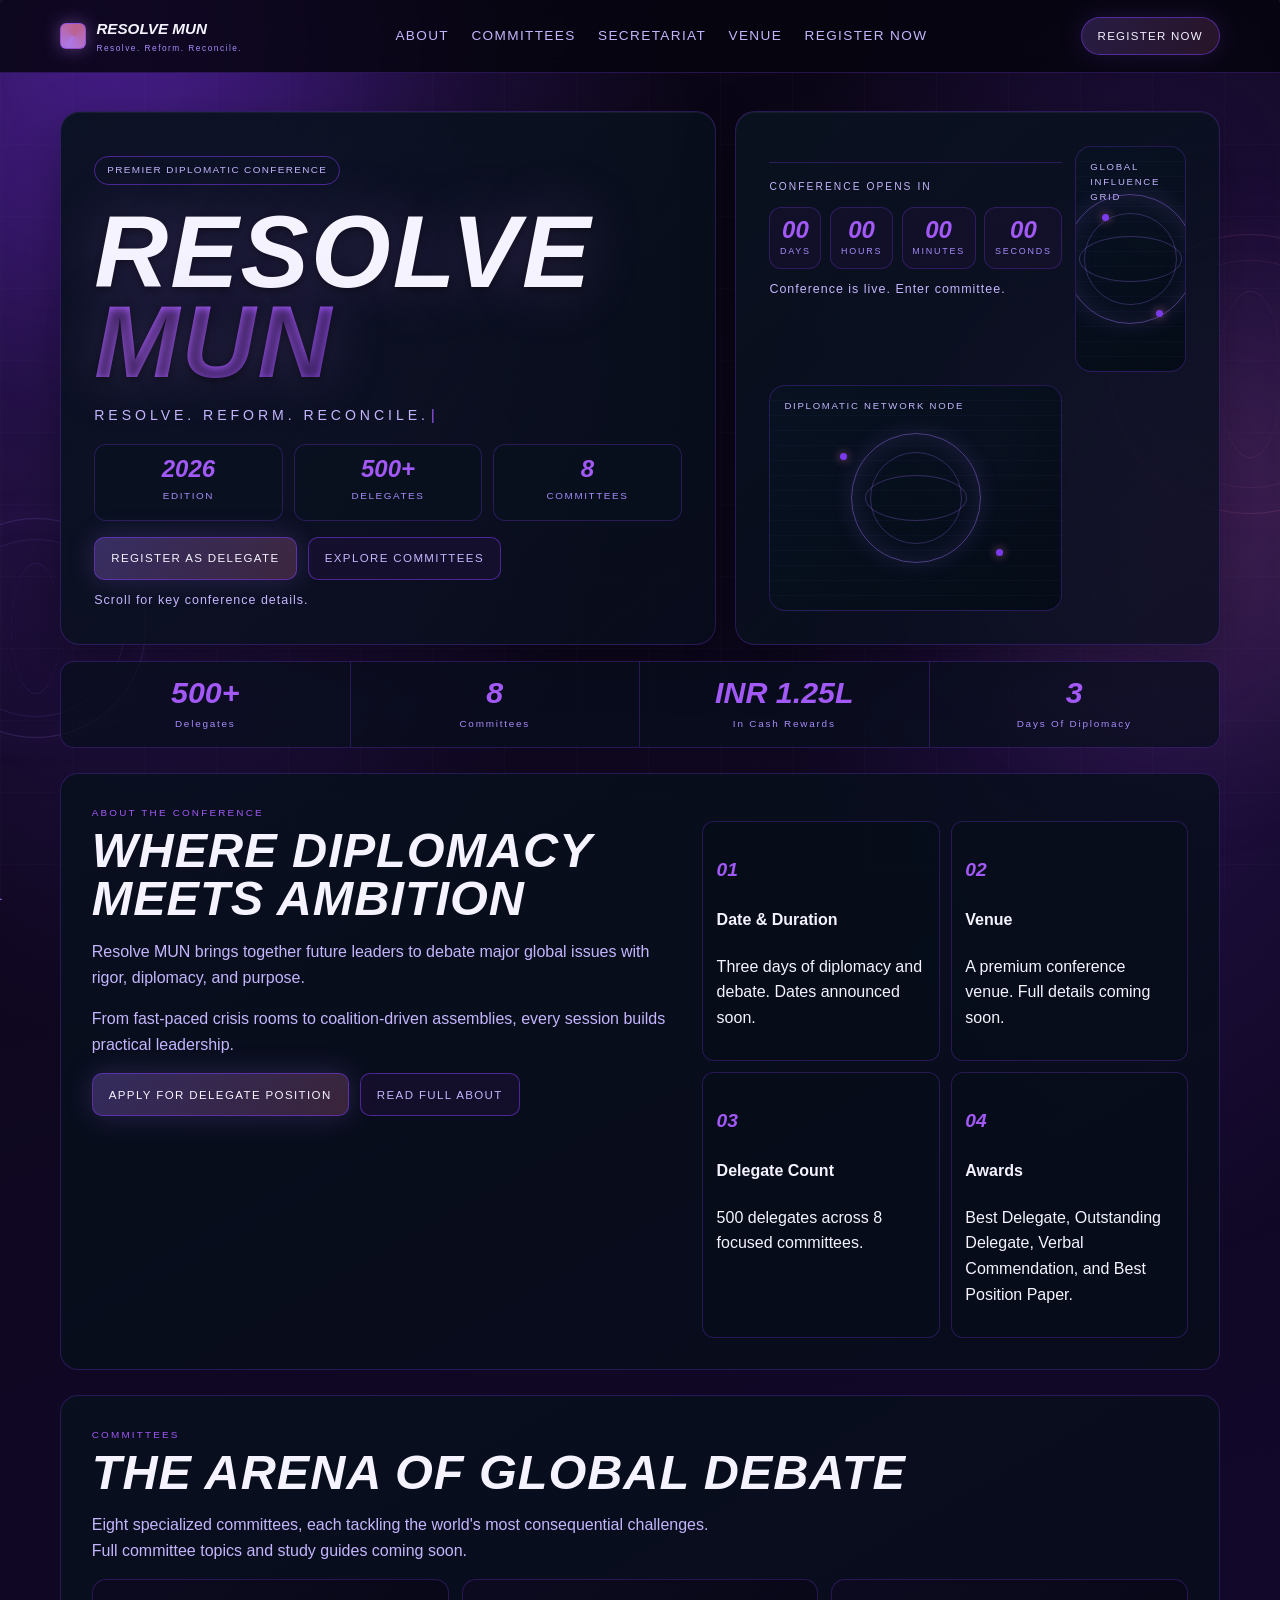
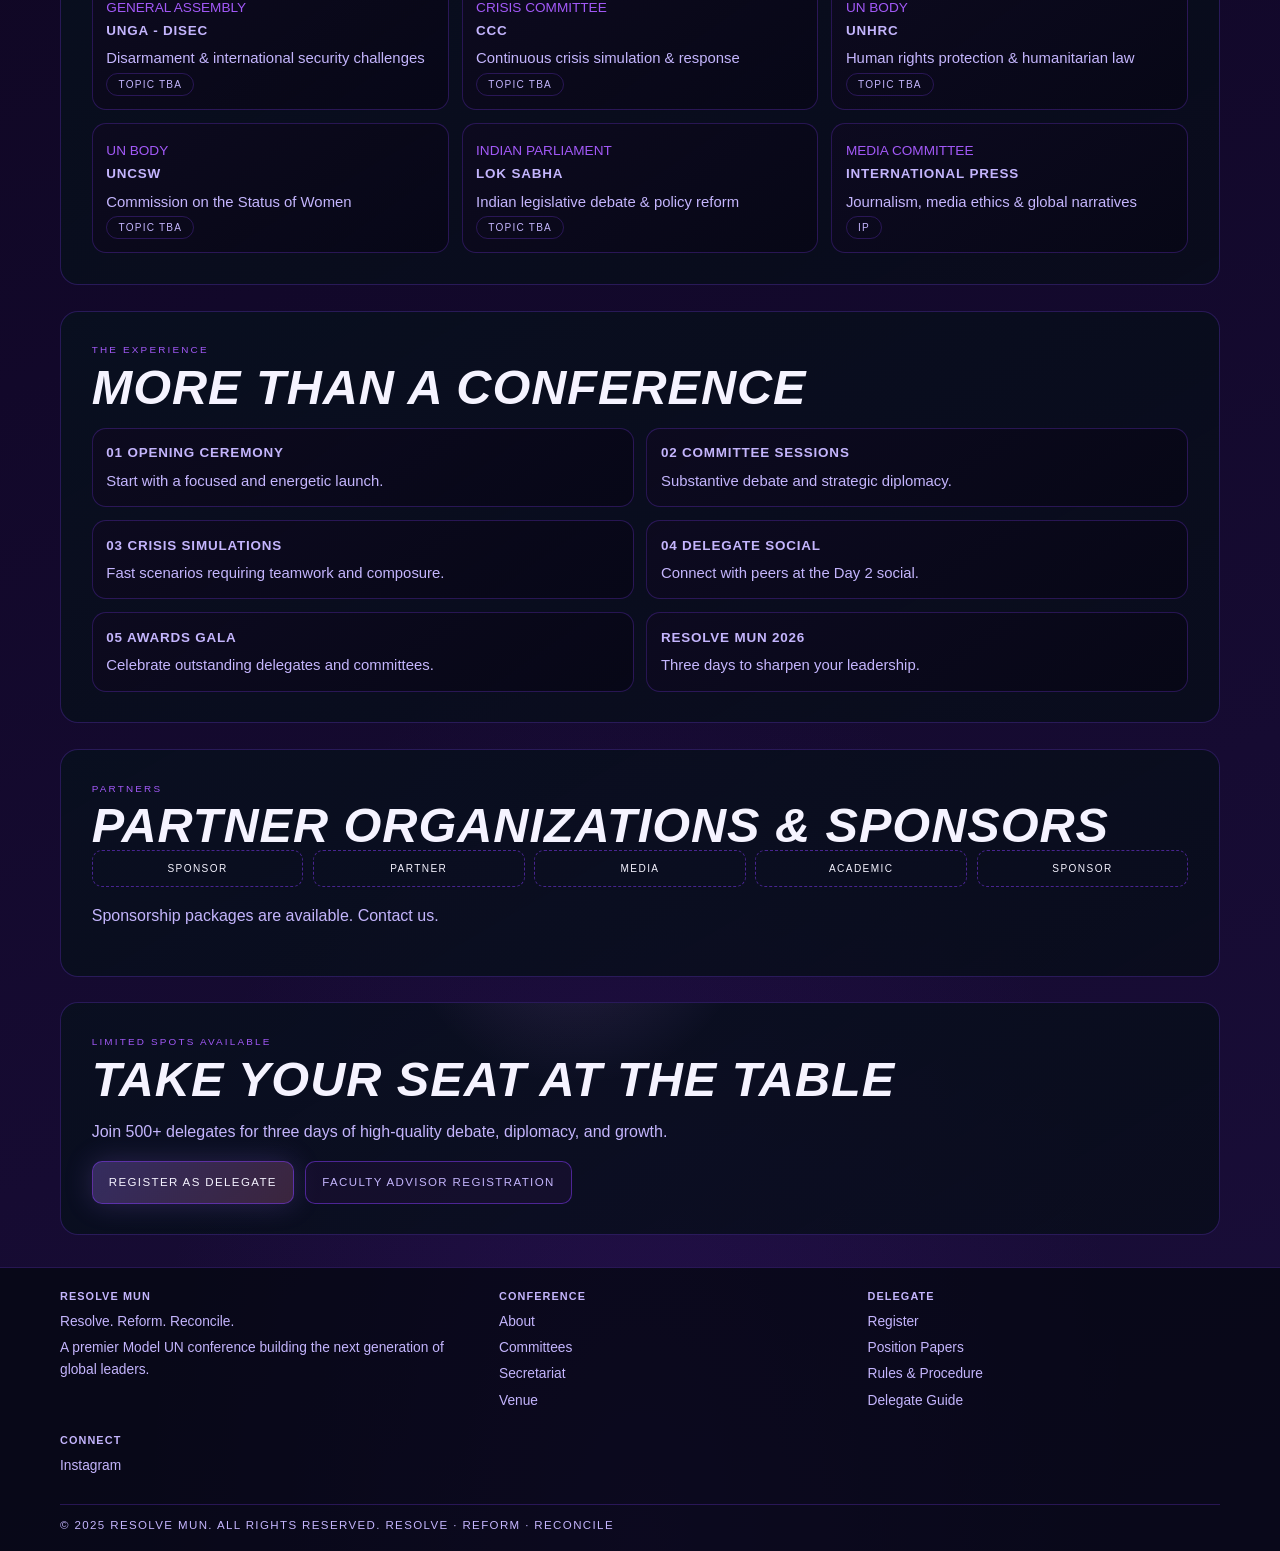
==== commit 77c854a8: "changes" ====
--- a/index.html
+++ b/index.html
@@ -112,16 +112,14 @@
       <section class="section reveal">
         <p class="section-kicker">Committees</p>
         <h2>The Arena Of Global Debate</h2>
-        <p class="section-intro">Eight committees focused on today&apos;s biggest global issues. Topics and study guides coming soon.</p>
+        <p class="section-intro">Eight specialized committees, each tackling the world's most consequential challenges. Full committee topics and study guides coming soon.</p>
         <div class="grid-3">
-          <article class="card reveal"><h4>General Assembly</h4><p>Global governance and peacebuilding. Topic TBA.</p></article>
-          <article class="card reveal"><h4>Security Council</h4><p>Security strategy and conflict response. Topic TBA.</p></article>
-          <article class="card reveal"><h4>Crisis Committee</h4><p>Real-time crisis simulation and rapid decisions. Topic TBA.</p></article>
-          <article class="card reveal"><h4>Economic</h4><p>Global economics and sustainable growth. Topic TBA.</p></article>
-          <article class="card reveal"><h4>Human Rights</h4><p>Human rights law and humanitarian priorities. Topic TBA.</p></article>
-          <article class="card reveal"><h4>Environment</h4><p>Climate policy and environmental governance. Topic TBA.</p></article>
-          <article class="card reveal"><h4>Special Committee</h4><p>Disarmament and arms control diplomacy. Topic TBA.</p></article>
-          <article class="card reveal"><h4>Press Corps</h4><p>Journalism, media ethics, and narrative strategy. Topic TBA.</p></article>
+          <article class="card reveal"><span style="color:var(--purple-bright);text-transform:uppercase;font-size:0.85rem;">General Assembly</span><h4>UNGA - DISEC</h4><p>Disarmament & international security challenges</p><span class="pill" style="margin-top:0.7rem;">Topic TBA</span></article>
+          <article class="card reveal"><span style="color:var(--purple-bright);text-transform:uppercase;font-size:0.85rem;">Crisis Committee</span><h4>CCC</h4><p>Continuous crisis simulation & response</p><span class="pill" style="margin-top:0.7rem;">Topic TBA</span></article>
+          <article class="card reveal"><span style="color:var(--purple-bright);text-transform:uppercase;font-size:0.85rem;">UN Body</span><h4>UNHRC</h4><p>Human rights protection & humanitarian law</p><span class="pill" style="margin-top:0.7rem;">Topic TBA</span></article>
+          <article class="card reveal"><span style="color:var(--purple-bright);text-transform:uppercase;font-size:0.85rem;">UN Body</span><h4>UNCSW</h4><p>Commission on the Status of Women</p><span class="pill" style="margin-top:0.7rem;">Topic TBA</span></article>
+          <article class="card reveal"><span style="color:var(--purple-bright);text-transform:uppercase;font-size:0.85rem;">Indian Parliament</span><h4>Lok Sabha</h4><p>Indian legislative debate & policy reform</p><span class="pill" style="margin-top:0.7rem;">Topic TBA</span></article>
+          <article class="card reveal"><span style="color:var(--purple-bright);text-transform:uppercase;font-size:0.85rem;">Media Committee</span><h4>International Press</h4><p>Journalism, media ethics & global narratives</p><span class="pill" style="margin-top:0.7rem;">IP</span></article>
         </div>
       </section>
 
@@ -187,7 +185,7 @@
         </section>
         <section>
           <h5>Connect</h5>
-          <p>Instagram</p>
+          <p><a href="https://www.instagram.com/mun.resolve/" target="_blank" rel="noopener">Instagram</a></p>
         </section>
       </div>
       <div class="footer-note">&copy; 2025 Resolve MUN. All rights reserved. Resolve · Reform · Reconcile</div>
--- a/style.css
+++ b/style.css
@@ -1350,6 +1350,23 @@
     background: rgba(14, 8, 32, 0.82);
     box-shadow: 0 2px 18px 0 rgba(60,0,80,0.10);
     margin-bottom: 1.2rem;
+    width: 100%;
+    max-width: 100%;
+    box-sizing: border-box;
+    align-self: stretch;
+    display: block;
+}
+
+@media (max-width: 600px) {
+  .countdown-wrap {
+    width: 100% !important;
+    max-width: 100vw !important;
+    margin-left: 0 !important;
+    margin-right: 0 !important;
+    border-radius: 18px !important;
+    box-sizing: border-box !important;
+  }
+}
   }
 /* Secretary General's Letter Desktop Styles */
 @media (min-width: 900px) {
@@ -1381,7 +1398,7 @@
     margin-bottom: 0.7rem;
   }
 }
-}
+
 
 @media (max-width: 760px) {
   /* ══════════════════════════════════════
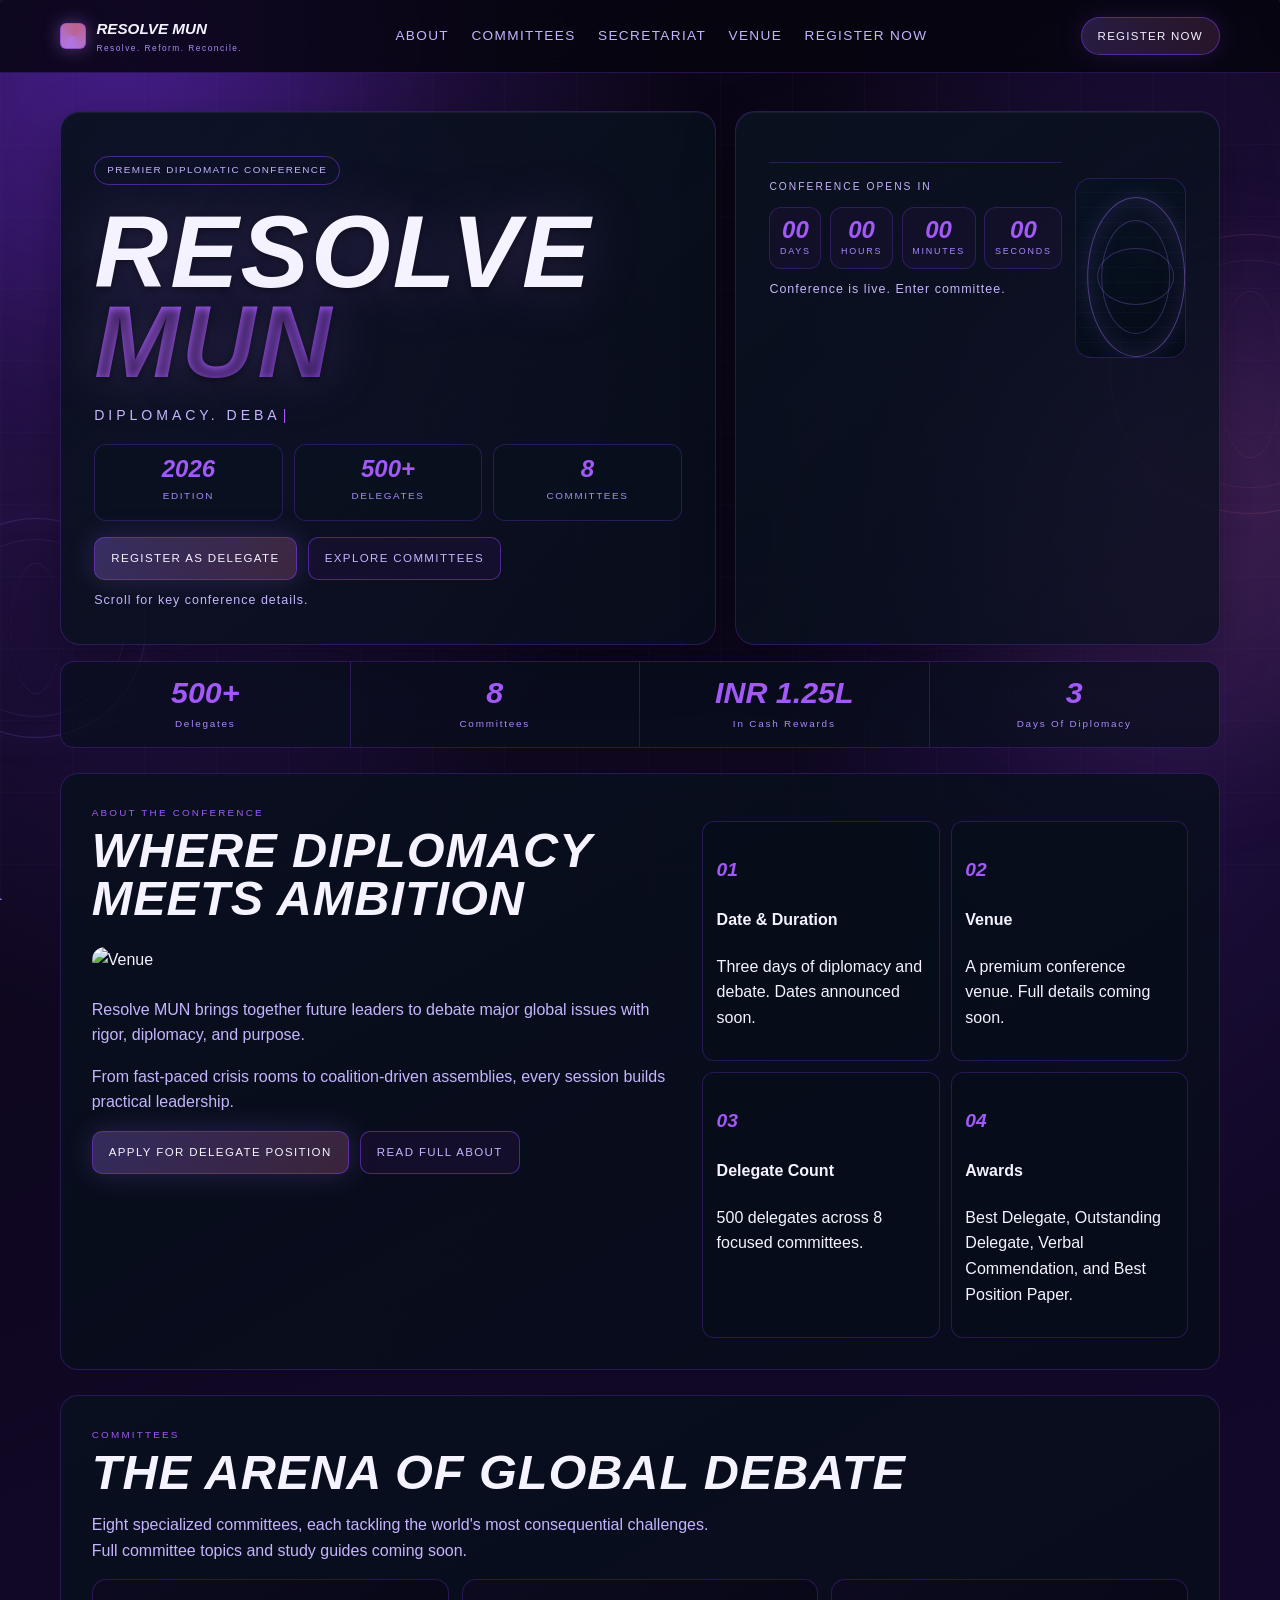
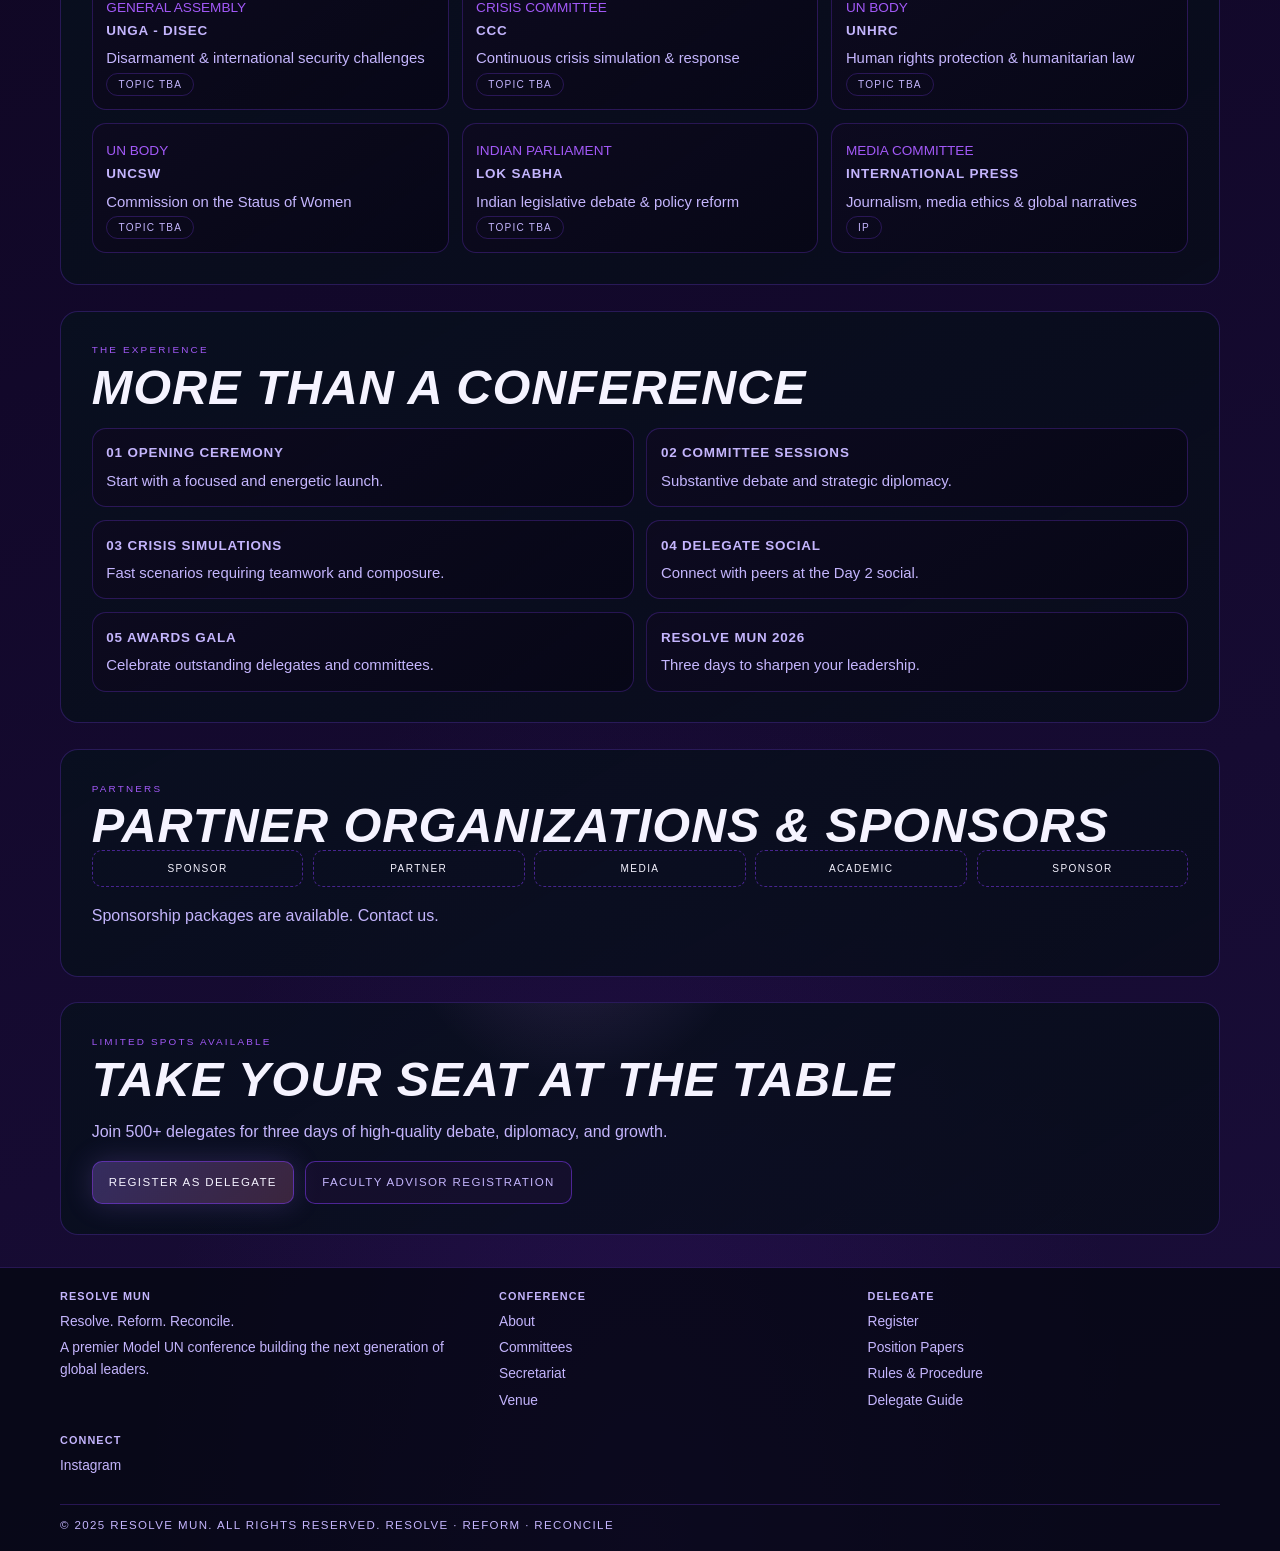
==== commit 595ff967: "new" ====
--- a/index.html
+++ b/index.html
@@ -64,15 +64,8 @@
             </div>
             <p class="countdown-summary" data-countdown-status>Countdown synced to conference launch.</p>
           </div>
-          <div class="holo-card tilt" aria-hidden="true">
-            <p class="holo-label">Global Influence Grid</p>
-            <div class="holo-core"></div>
-            <span class="holo-ping a"></span>
-            <span class="holo-ping b"></span>
-          </div>
-          <div class="holo-card tilt" aria-hidden="true">
-            <p class="holo-label">Diplomatic Network Node</p>
-            <div class="holo-core"></div>
+          <div class="holo-card tilt" aria-hidden="true" style="margin-top:2rem;width:100%;height:180px;display:flex;align-items:center;justify-content:center;">
+            <div class="holo-core" style="width:90%;height:90%;"></div>
             <span class="holo-ping a"></span>
             <span class="holo-ping b"></span>
           </div>
@@ -90,6 +83,7 @@
         <div>
           <p class="section-kicker">About The Conference</p>
           <h2>Where Diplomacy Meets Ambition</h2>
+          <img src="assets/images/venue.jpg" alt="Venue" style="width:100%;display:block;margin:1.5rem 0 1.5rem 0;border-radius:1.2rem;object-fit:cover;max-height:340px;">
           <p class="section-intro">
             Resolve MUN brings together future leaders to debate major global issues with rigor, diplomacy, and purpose.
           </p>
--- a/style.css
+++ b/style.css
@@ -576,15 +576,21 @@
   }
 }
 
+
 .holo-card {
   position: relative;
   border-radius: 16px;
   border: 1px solid var(--line);
   overflow: hidden;
-  min-height: 210px;
+  min-height: 180px;
   background:
     linear-gradient(135deg, rgba(9, 19, 35, 0.88), rgba(5, 12, 22, 0.9)),
     radial-gradient(circle at 76% 26%, rgba(192, 132, 252, 0.14), transparent 35%);
+  display: flex;
+  align-items: center;
+  justify-content: center;
+  width: 100%;
+  margin-top: 2rem;
 }
 
 .holo-card::before {
@@ -632,28 +638,29 @@
 }
 
 .holo-label {
-  position: absolute;
-  left: 14px;
-  top: 12px;
-  margin: 0;
-  font-size: 0.6rem;
-  letter-spacing: 0.18em;
-  text-transform: uppercase;
-  color: var(--lavender);
-}
-
-.holo-ping {
-  position: absolute;
-  width: 7px;
-  height: 7px;
+  display: none;
+}
+
+.holo-core {
+  position: relative;
+  width: 90%;
+  max-width: 220px;
+  aspect-ratio: 1;
   border-radius: 50%;
-  background: var(--rose);
-  box-shadow: 0 0 10px rgba(232, 121, 168, 0.7);
-  animation: ping 3.2s ease-in-out infinite;
-}
-
-.holo-ping.a {
-  left: 24%;
+  border: 1px solid rgba(155, 114, 245, 0.48);
+  box-shadow: inset 0 0 28px rgba(155, 114, 245, 0.14), 0 0 22px rgba(155, 114, 245, 0.14);
+  animation: globeSpin 13s linear infinite;
+}
+  /* Venue image wide and responsive */
+  .section img[alt="Venue"] {
+    width: 100%;
+    max-width: 100%;
+    display: block;
+    margin: 1.5rem 0 1.5rem 0;
+    border-radius: 1.2rem;
+    object-fit: cover;
+    max-height: 340px;
+  }
   top: 30%;
 }
 
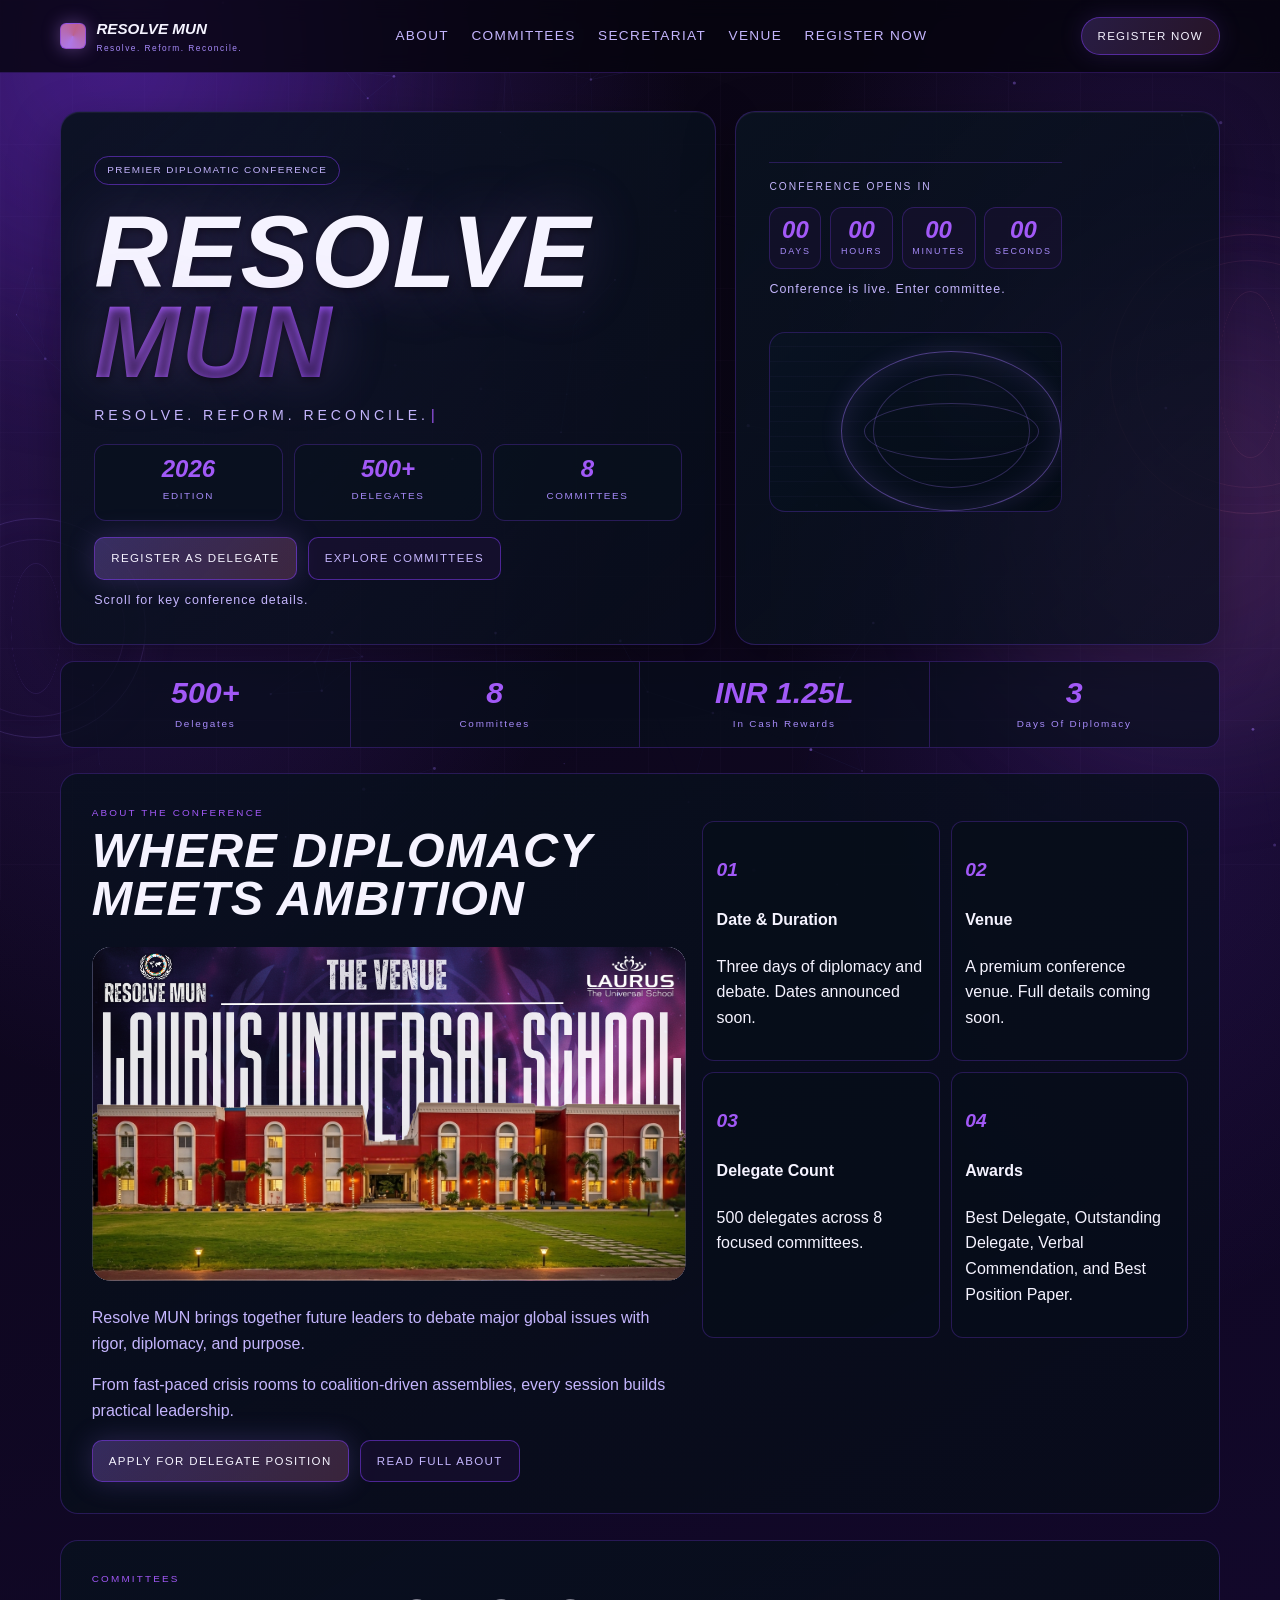
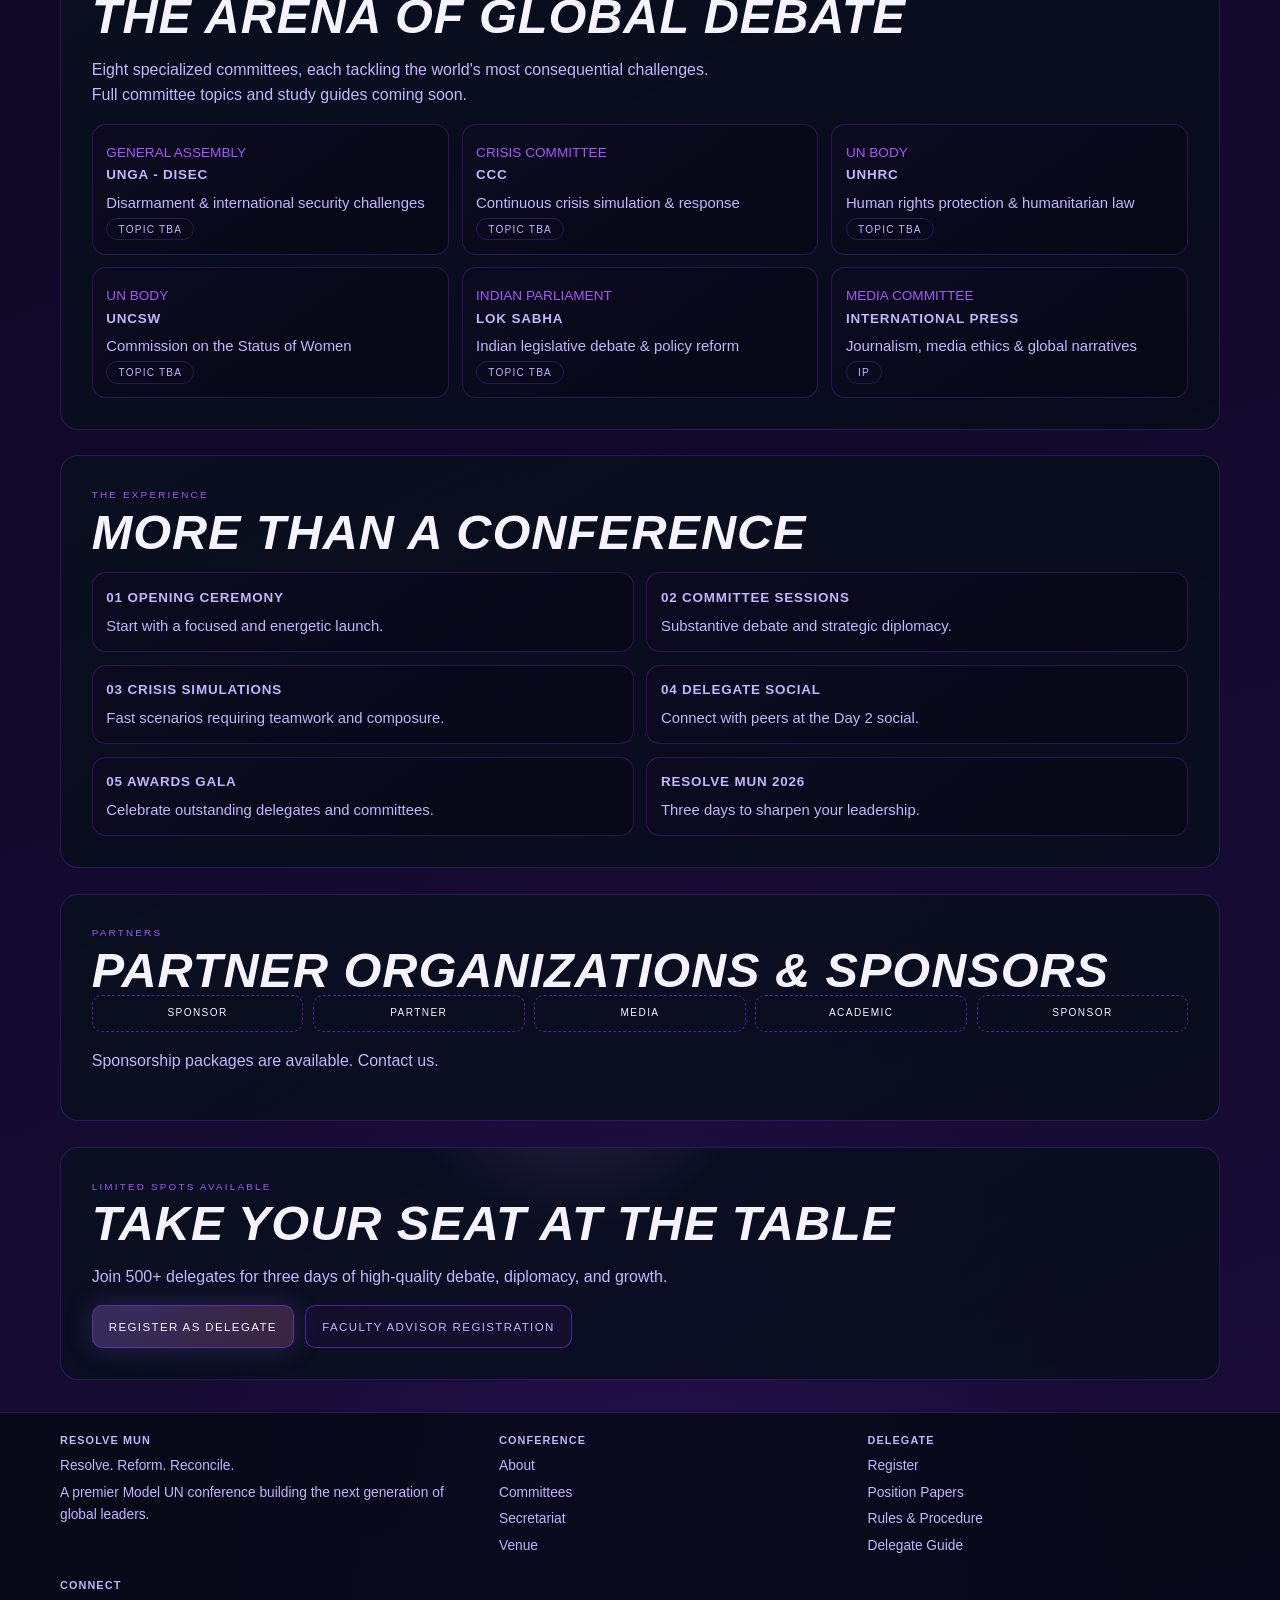
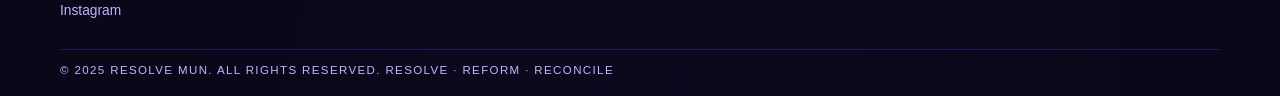
==== commit 423983cb: "push" ====
--- a/index.html
+++ b/index.html
@@ -63,11 +63,11 @@
               <div class="time-box"><span data-seconds>12</span><small>Seconds</small></div>
             </div>
             <p class="countdown-summary" data-countdown-status>Countdown synced to conference launch.</p>
-          </div>
-          <div class="holo-card tilt" aria-hidden="true" style="margin-top:2rem;width:100%;height:180px;display:flex;align-items:center;justify-content:center;">
-            <div class="holo-core" style="width:90%;height:90%;"></div>
-            <span class="holo-ping a"></span>
-            <span class="holo-ping b"></span>
+            <div class="holo-card tilt" aria-hidden="true" style="margin-top:2rem;width:100%;height:180px;display:flex;align-items:center;justify-content:center;">
+              <div class="holo-core" style="width:90%;height:90%;"></div>
+              <span class="holo-ping a"></span>
+              <span class="holo-ping b"></span>
+            </div>
           </div>
         </article>
       </section>
@@ -83,7 +83,7 @@
         <div>
           <p class="section-kicker">About The Conference</p>
           <h2>Where Diplomacy Meets Ambition</h2>
-          <img src="assets/images/venue.jpg" alt="Venue" style="width:100%;display:block;margin:1.5rem 0 1.5rem 0;border-radius:1.2rem;object-fit:cover;max-height:340px;">
+          <img src="assets/images/Venue.svg" alt="Venue" style="width:100%;display:block;margin:1.5rem 0 1.5rem 0;border-radius:1.2rem;object-fit:cover;max-height:340px;">
           <p class="section-intro">
             Resolve MUN brings together future leaders to debate major global issues with rigor, diplomacy, and purpose.
           </p>
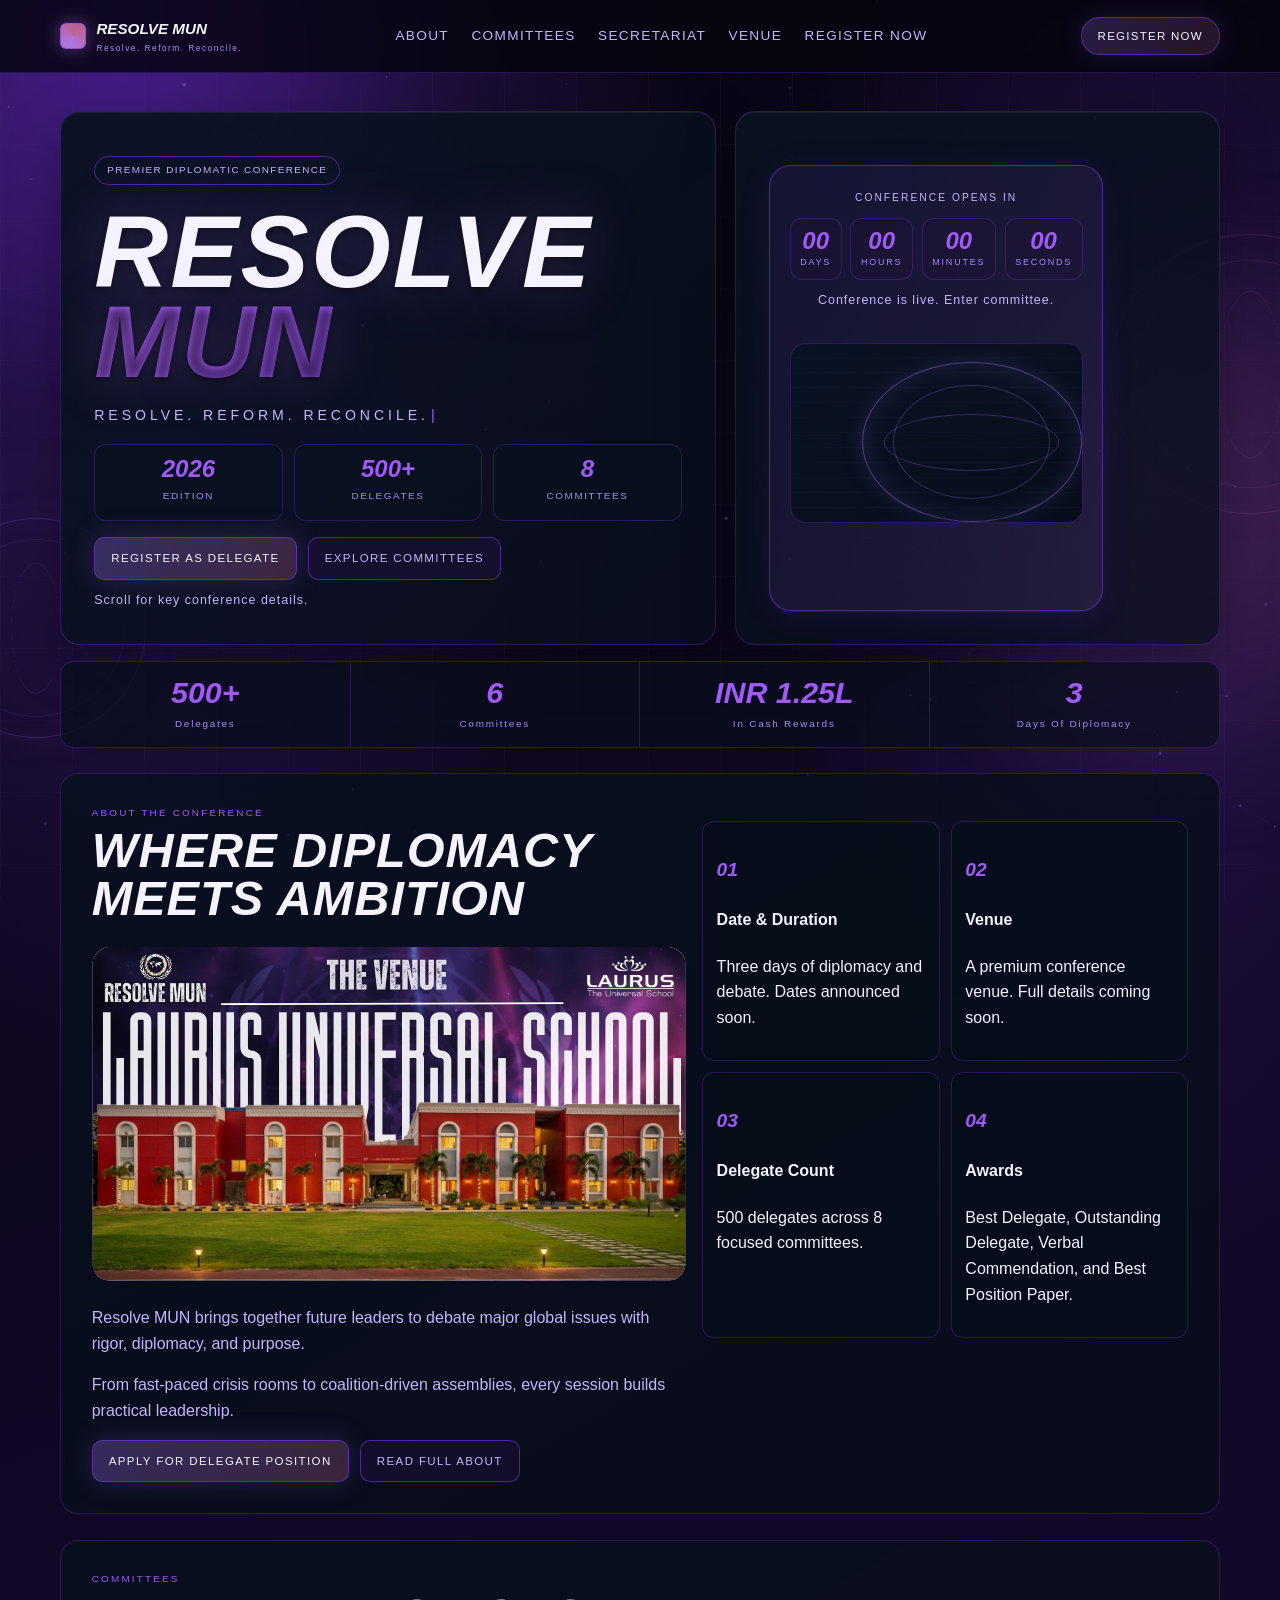
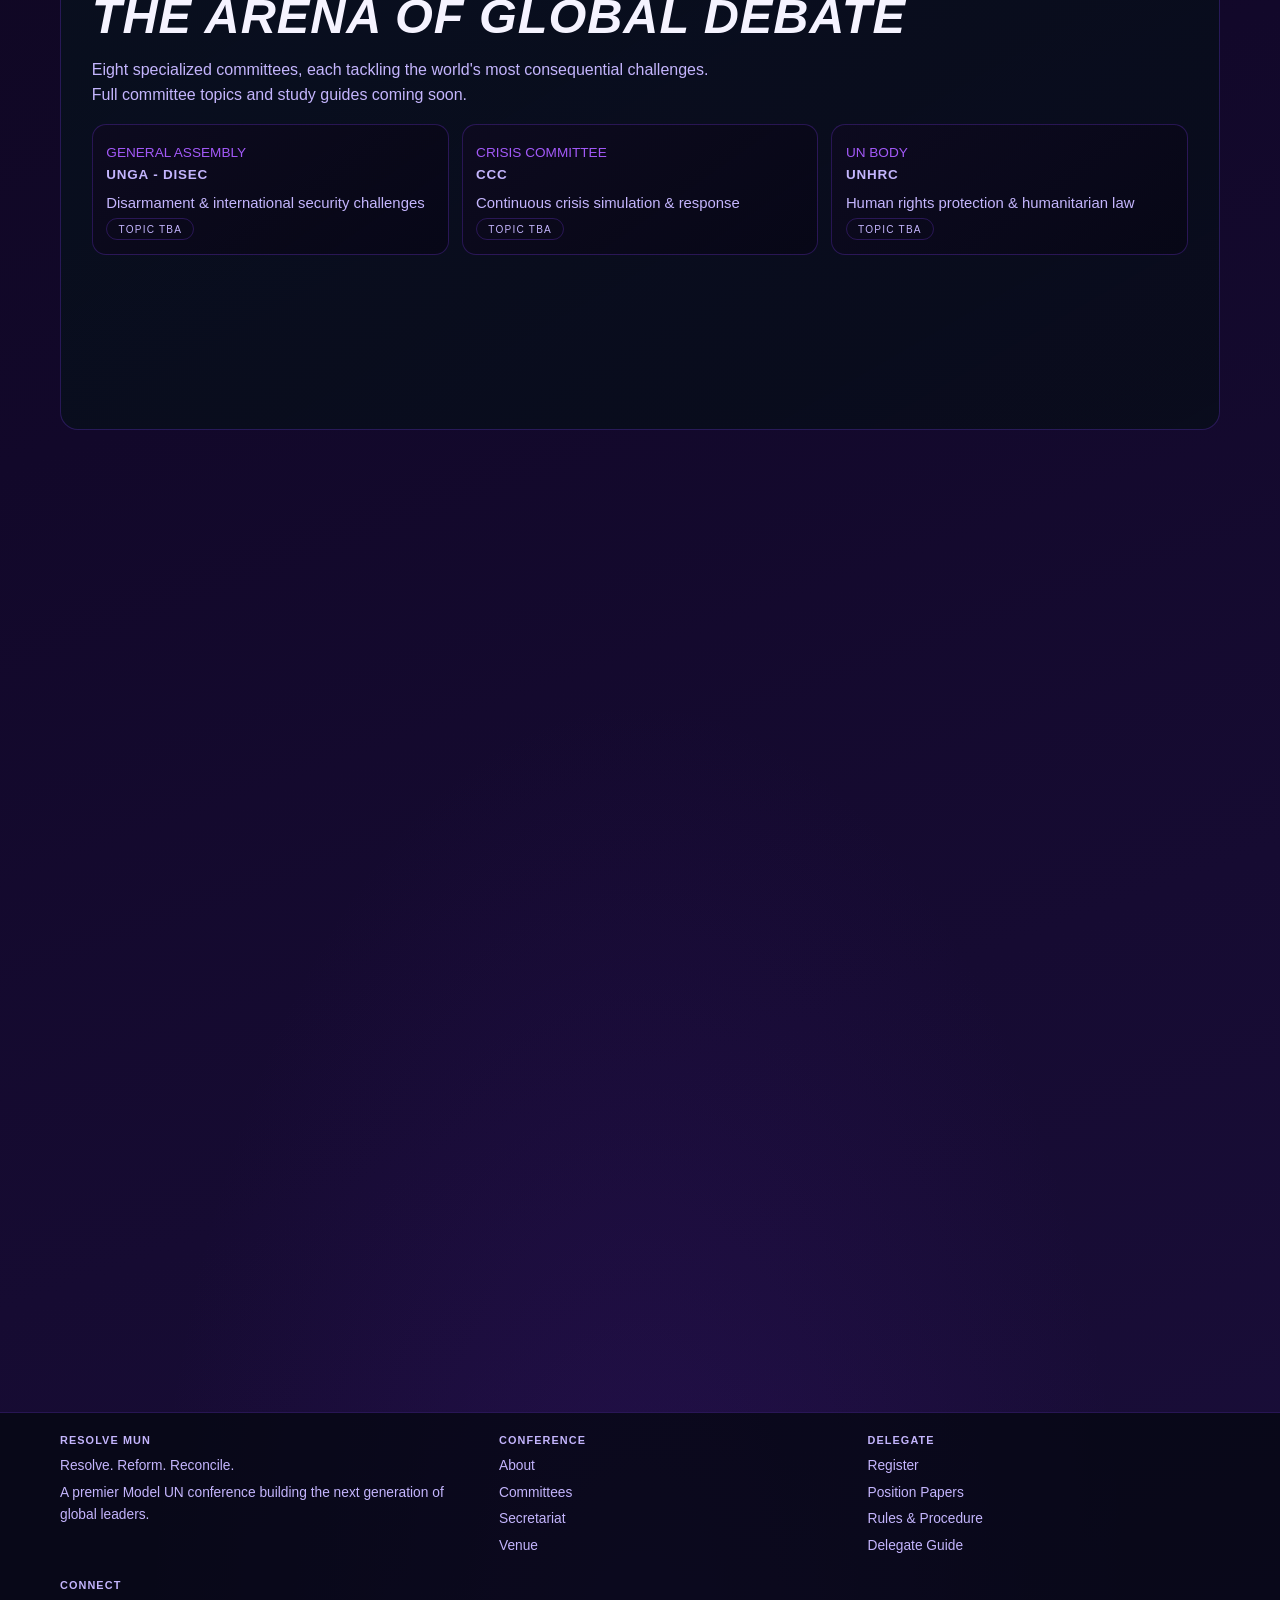
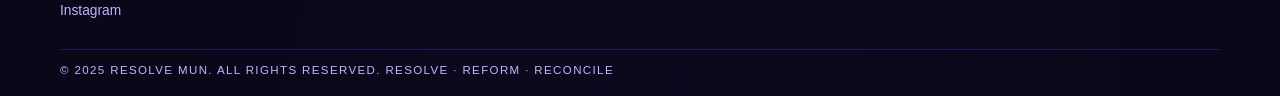
==== commit aa13bb98: "tiny changes" ====
--- a/index.html
+++ b/index.html
@@ -74,7 +74,7 @@
 
       <section class="stats-ribbon reveal">
         <div class="cell"><strong data-count="500" data-suffix="+">500+</strong><small>Delegates</small></div>
-        <div class="cell"><strong data-count="8">8</strong><small>Committees</small></div>
+        <div class="cell"><strong data-count="6">6</strong><small>Committees</small></div>
         <div class="cell"><strong data-count="1.25" data-prefix="INR " data-suffix="L">INR 1.25L</strong><small>In Cash Rewards</small></div>
         <div class="cell"><strong data-count="3">3</strong><small>Days Of Diplomacy</small></div>
       </section>
--- a/style.css
+++ b/style.css
@@ -1,3 +1,55 @@
+@media (max-width: 600px) {
+  .sg-letter-section {
+    padding: 1.2rem 0.7rem !important;
+    border-radius: 14px !important;
+    max-width: 98vw !important;
+    margin: 1.2rem auto 0 auto !important;
+    box-shadow: 0 1px 12px 0 rgba(60,0,80,0.10) !important;
+  }
+  .sg-letter-section h1 {
+    font-size: 2.1rem !important;
+    word-break: break-word !important;
+    padding: 0 0.1em !important;
+    margin-bottom: 1.1rem !important;
+  }
+  .sg-letter-section blockquote {
+    font-size: 1rem !important;
+    padding: 0 0.7rem !important;
+    margin-bottom: 1.2rem !important;
+  }
+  .sg-letter {
+    font-size: 0.98rem !important;
+    line-height: 1.6 !important;
+    word-break: break-word !important;
+    padding: 0 0.1em !important;
+  }
+  .sg-letter-section .section-kicker {
+    font-size: 0.7rem !important;
+    padding: 0 0.1em !important;
+  }
+  .sg-letter-section div[style*="margin-top: 2.8rem"] {
+    flex-direction: column !important;
+    align-items: flex-start !important;
+    gap: 0.7rem !important;
+    margin-top: 1.5rem !important;
+  }
+  .sg-letter-section div[style*="width:54px"] {
+    width: 44px !important;
+    height: 44px !important;
+    font-size: 1.1rem !important;
+  }
+  .sg-letter-section div[style*="font-weight: bold"] {
+    font-size: 1rem !important;
+  }
+  .sg-letter-section div[style*="font-size: 1.01rem"] {
+    font-size: 0.92rem !important;
+  }
+}
+@media (max-width: 600px) {
+  .holo-card {
+    display: none !important;
+  }
+}
 @media (max-width: 600px) {
   /* Countdown box: tighter, more readable, less border radius */
   .countdown-wrap {
@@ -498,10 +550,53 @@
   box-shadow: 0 6px 28px rgba(155, 114, 245, 0.28);
 }
 
+
 .countdown-wrap {
-  margin-top: 1rem;
-  border-top: 1px solid var(--line);
-  padding-top: 1rem;
+  margin-top: 1.2rem;
+  max-width: 540px;
+  margin-left: auto;
+  margin-right: auto;
+  background: linear-gradient(120deg, rgba(124,58,237,0.10) 0%, rgba(192,132,252,0.10) 100%);
+  border-radius: 22px;
+  box-shadow: 0 4px 32px 0 rgba(124,58,237,0.10), 0 1.5px 0 rgba(192,132,252,0.08);
+  border: 1.5px solid var(--line-strong);
+  padding: 1.5rem 1.2rem 1.1rem 1.2rem;
+  display: flex;
+  flex-direction: column;
+  align-items: center;
+}
+
+.enhanced-countdown .countdown-grid {
+  width: 100%;
+  gap: 1.2rem;
+}
+
+.enhanced-countdown .time-box {
+  border-radius: 18px;
+  border: 1.5px solid var(--purple-bright);
+  background: linear-gradient(120deg, rgba(124,58,237,0.13) 0%, rgba(192,132,252,0.10) 100%);
+  box-shadow: 0 2px 18px 0 rgba(124,58,237,0.10);
+  padding: 1.2rem 0.5rem 1.1rem 0.5rem;
+  min-width: 120px;
+  transition: box-shadow 0.2s, border-color 0.2s;
+}
+
+.enhanced-countdown .time-box span {
+  font-size: 2.6rem;
+  color: var(--purple-bright);
+  letter-spacing: 0.04em;
+  font-family: var(--font-display);
+  font-style: italic;
+  font-weight: 700;
+  text-shadow: 0 2px 16px rgba(192,132,252,0.18);
+}
+
+.enhanced-countdown .time-box small {
+  font-size: 1.05rem;
+  color: var(--text-soft);
+  margin-top: 0.3rem;
+  letter-spacing: 0.18em;
+  text-transform: uppercase;
 }
 
 .countdown-head {
@@ -590,7 +685,8 @@
   align-items: center;
   justify-content: center;
   width: 100%;
-  margin-top: 2rem;
+  max-width: 480px;
+  margin: 1.2rem auto 0 auto;
 }
 
 .holo-card::before {
@@ -652,17 +748,18 @@
   animation: globeSpin 13s linear infinite;
 }
   /* Venue image wide and responsive */
-  .section img[alt="Venue"] {
-    width: 100%;
-    max-width: 100%;
-    display: block;
-    margin: 1.5rem 0 1.5rem 0;
-    border-radius: 1.2rem;
-    object-fit: cover;
-    max-height: 340px;
-  }
+.section img[alt="Venue"] {
+  width: 100%;
+  max-width: 100%;
+  display: block;
+  margin: 1.5rem 0 1.5rem 0;
+  border-radius: 1.2rem;
+  object-fit: cover;
+  max-height: 340px;
   top: 30%;
 }
+  
+
 
 .holo-ping.b {
   right: 20%;
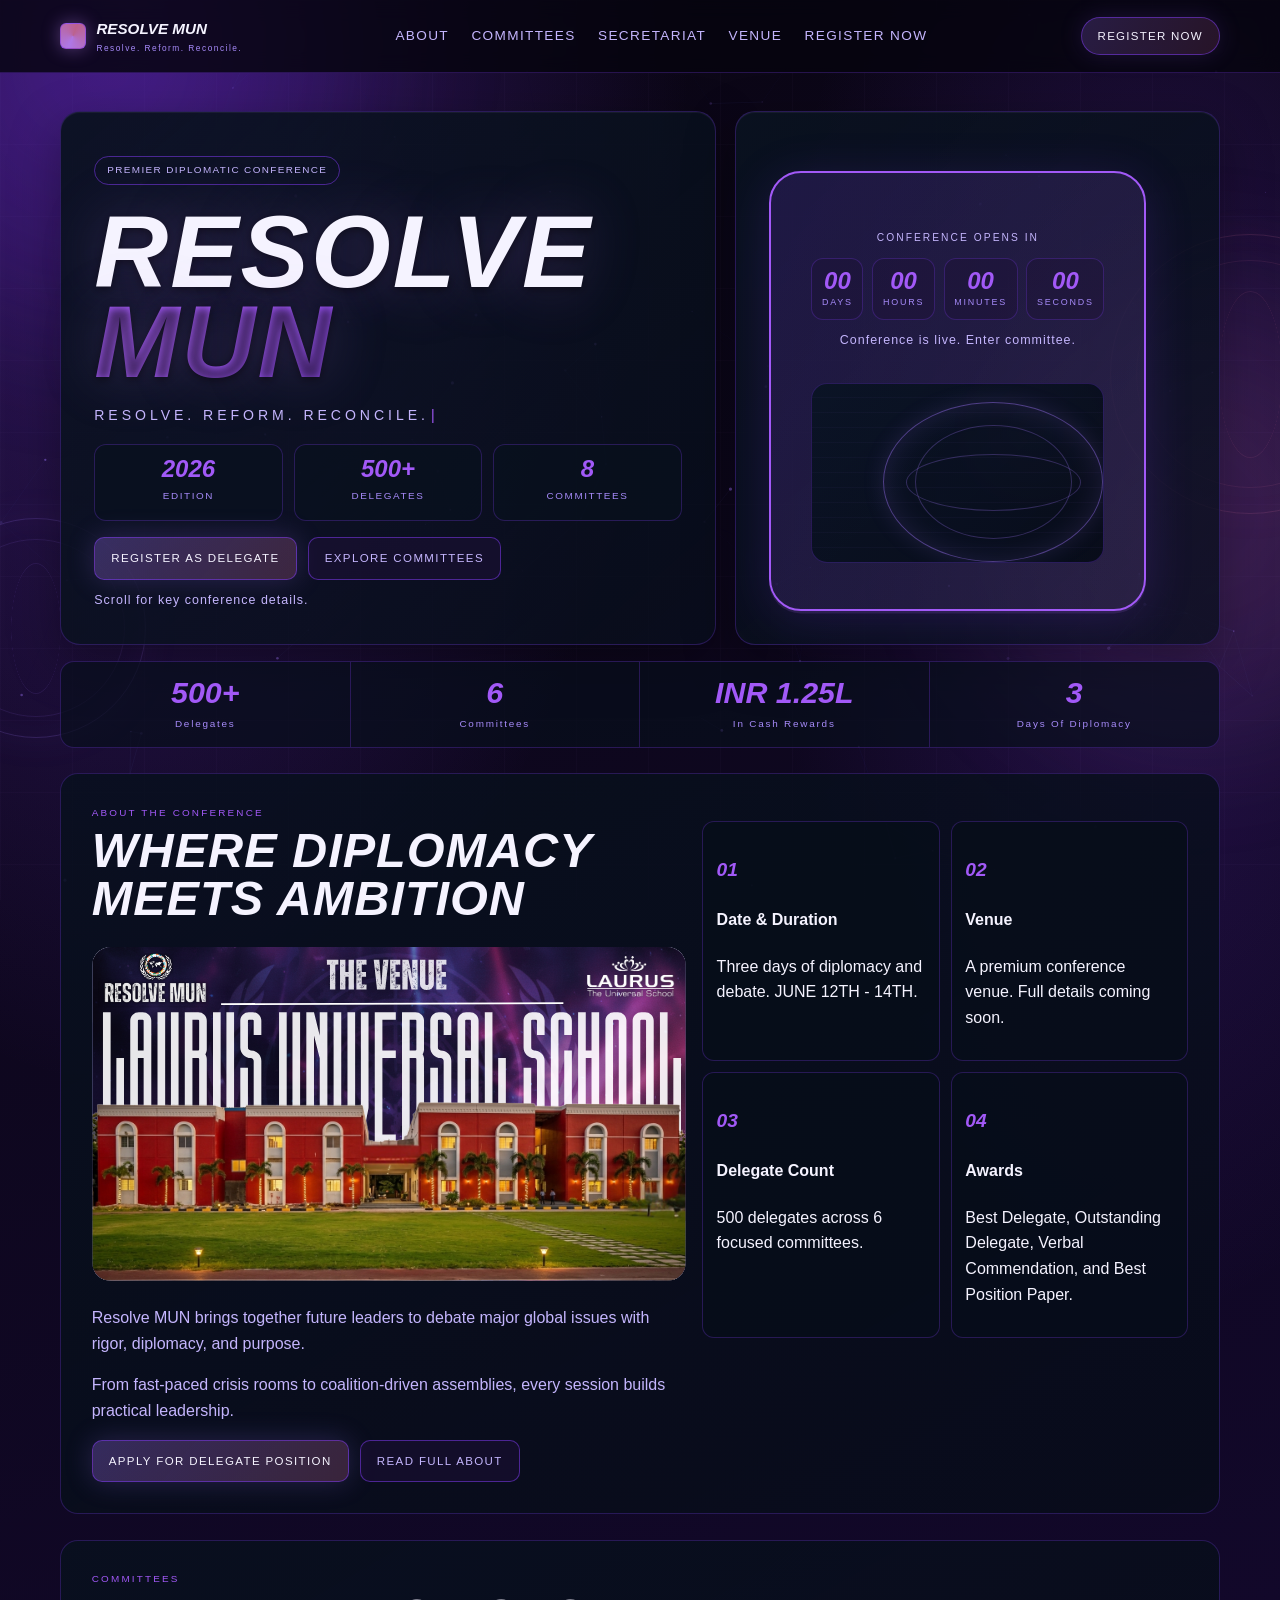
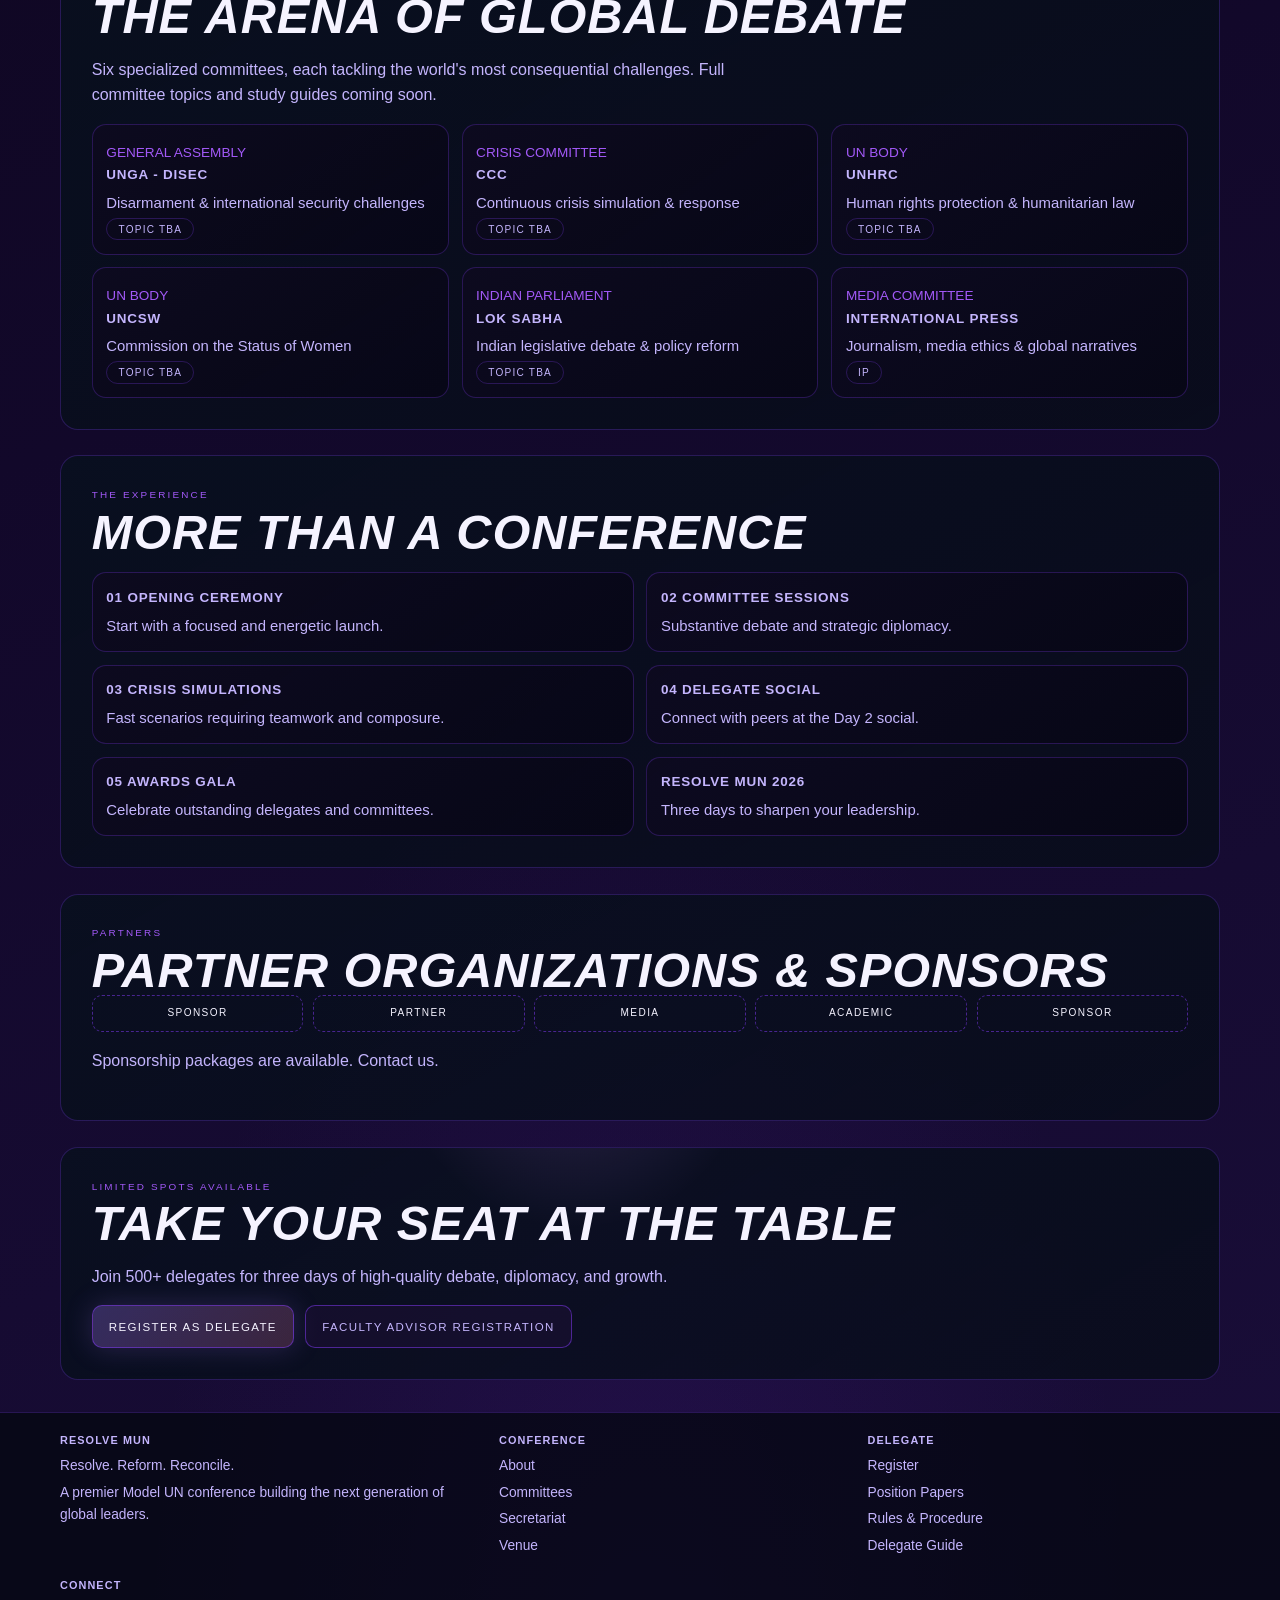
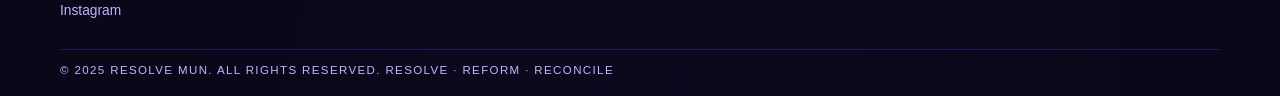
==== commit cd481497: "tiny changes" ====
--- a/index.html
+++ b/index.html
@@ -96,9 +96,9 @@
           </div>
         </div>
         <div class="number-grid">
-          <article class="number-card"><p class="num">01</p><h4>Date &amp; Duration</h4><p>Three days of diplomacy and debate. Dates announced soon.</p></article>
+          <article class="number-card"><p class="num">01</p><h4>Date &amp; Duration</h4><p>Three days of diplomacy and debate. JUNE 12TH - 14TH.</p></article>
           <article class="number-card"><p class="num">02</p><h4>Venue</h4><p>A premium conference venue. Full details coming soon.</p></article>
-          <article class="number-card"><p class="num">03</p><h4>Delegate Count</h4><p>500 delegates across 8 focused committees.</p></article>
+          <article class="number-card"><p class="num">03</p><h4>Delegate Count</h4><p>500 delegates across 6 focused committees.</p></article>
           <article class="number-card"><p class="num">04</p><h4>Awards</h4><p>Best Delegate, Outstanding Delegate, Verbal Commendation, and Best Position Paper.</p></article>
         </div>
       </section>
@@ -106,7 +106,7 @@
       <section class="section reveal">
         <p class="section-kicker">Committees</p>
         <h2>The Arena Of Global Debate</h2>
-        <p class="section-intro">Eight specialized committees, each tackling the world's most consequential challenges. Full committee topics and study guides coming soon.</p>
+        <p class="section-intro">Six specialized committees, each tackling the world's most consequential challenges. Full committee topics and study guides coming soon.</p>
         <div class="grid-3">
           <article class="card reveal"><span style="color:var(--purple-bright);text-transform:uppercase;font-size:0.85rem;">General Assembly</span><h4>UNGA - DISEC</h4><p>Disarmament & international security challenges</p><span class="pill" style="margin-top:0.7rem;">Topic TBA</span></article>
           <article class="card reveal"><span style="color:var(--purple-bright);text-transform:uppercase;font-size:0.85rem;">Crisis Committee</span><h4>CCC</h4><p>Continuous crisis simulation & response</p><span class="pill" style="margin-top:0.7rem;">Topic TBA</span></article>
--- a/style.css
+++ b/style.css
@@ -551,19 +551,79 @@
 }
 
 
+
 .countdown-wrap {
-  margin-top: 1.2rem;
-  max-width: 540px;
-  margin-left: auto;
-  margin-right: auto;
-  background: linear-gradient(120deg, rgba(124,58,237,0.10) 0%, rgba(192,132,252,0.10) 100%);
-  border-radius: 22px;
-  box-shadow: 0 4px 32px 0 rgba(124,58,237,0.10), 0 1.5px 0 rgba(192,132,252,0.08);
-  border: 1.5px solid var(--line-strong);
-  padding: 1.5rem 1.2rem 1.1rem 1.2rem;
+  margin-top: 1.6rem;
+  width: 100%;
+  max-width: unset;
+  margin-left: 0;
+  margin-right: 0;
+  background: linear-gradient(120deg, rgba(124,58,237,0.18) 0%, rgba(192,132,252,0.13) 100%);
+  border-radius: 32px;
+  box-shadow: 0 8px 48px 0 rgba(124,58,237,0.18), 0 2.5px 0 rgba(192,132,252,0.13);
+  border: 2.5px solid var(--purple-bright);
+  padding: 2.2rem 2.5rem 1.5rem 2.5rem;
   display: flex;
   flex-direction: column;
   align-items: center;
+  justify-content: center;
+}
+
+.mega-countdown {
+  width: calc(100% + 4rem);
+  margin-left: -2rem;
+  margin-right: -2rem;
+  max-width: none;
+  border-radius: 36px;
+  box-shadow: 0 12px 64px 0 rgba(124,58,237,0.22), 0 4px 0 rgba(192,132,252,0.15);
+  border: 2.5px solid var(--purple-bright);
+  padding: 2.7rem 0 2.2rem 0;
+}
+
+.mega-countdown .countdown-grid {
+  width: 100%;
+  gap: 2.5rem;
+  justify-content: center;
+}
+
+.mega-countdown .time-box {
+  border-radius: 24px;
+  border: 2.5px solid var(--purple-bright);
+  background: linear-gradient(120deg, rgba(124,58,237,0.18) 0%, rgba(192,132,252,0.13) 100%);
+  box-shadow: 0 4px 32px 0 rgba(124,58,237,0.13);
+  padding: 2.2rem 1.2rem 2rem 1.2rem;
+  min-width: 170px;
+  transition: box-shadow 0.2s, border-color 0.2s;
+}
+
+.mega-countdown .time-box span {
+  font-size: 3.8rem;
+  color: var(--purple-bright);
+  letter-spacing: 0.04em;
+  font-family: var(--font-display);
+  font-style: italic;
+  font-weight: 700;
+  text-shadow: 0 2px 24px rgba(192,132,252,0.22);
+}
+
+.mega-countdown .time-box small {
+  font-size: 1.25rem;
+  color: var(--text-soft);
+  margin-top: 0.5rem;
+  letter-spacing: 0.18em;
+  text-transform: uppercase;
+}
+
+.mega-countdown .countdown-label {
+  margin-top: 2.2rem;
+  font-size: 1.25rem;
+  color: var(--lavender);
+  letter-spacing: 0.22em;
+  text-transform: uppercase;
+  font-family: var(--font-display);
+  font-weight: 600;
+  text-align: center;
+  text-shadow: 0 2px 18px rgba(192,132,252,0.13);
 }
 
 .enhanced-countdown .countdown-grid {
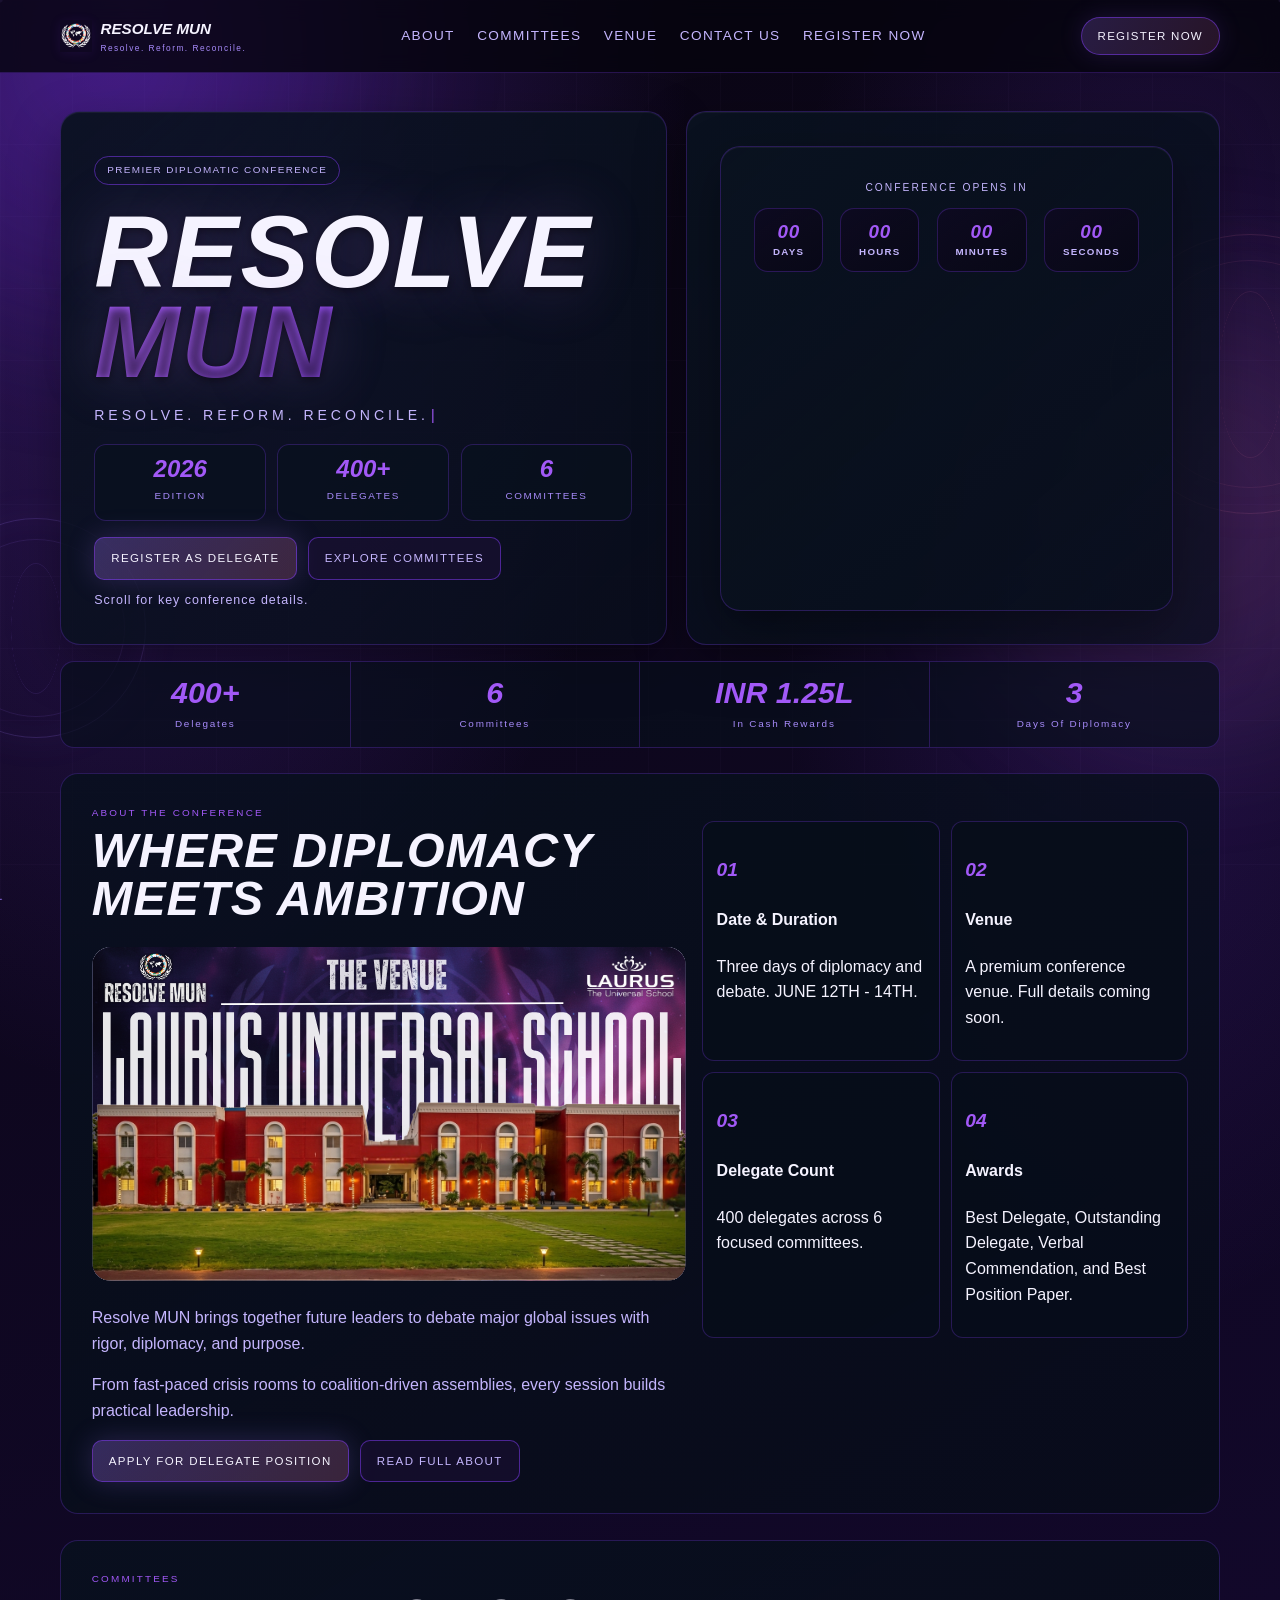
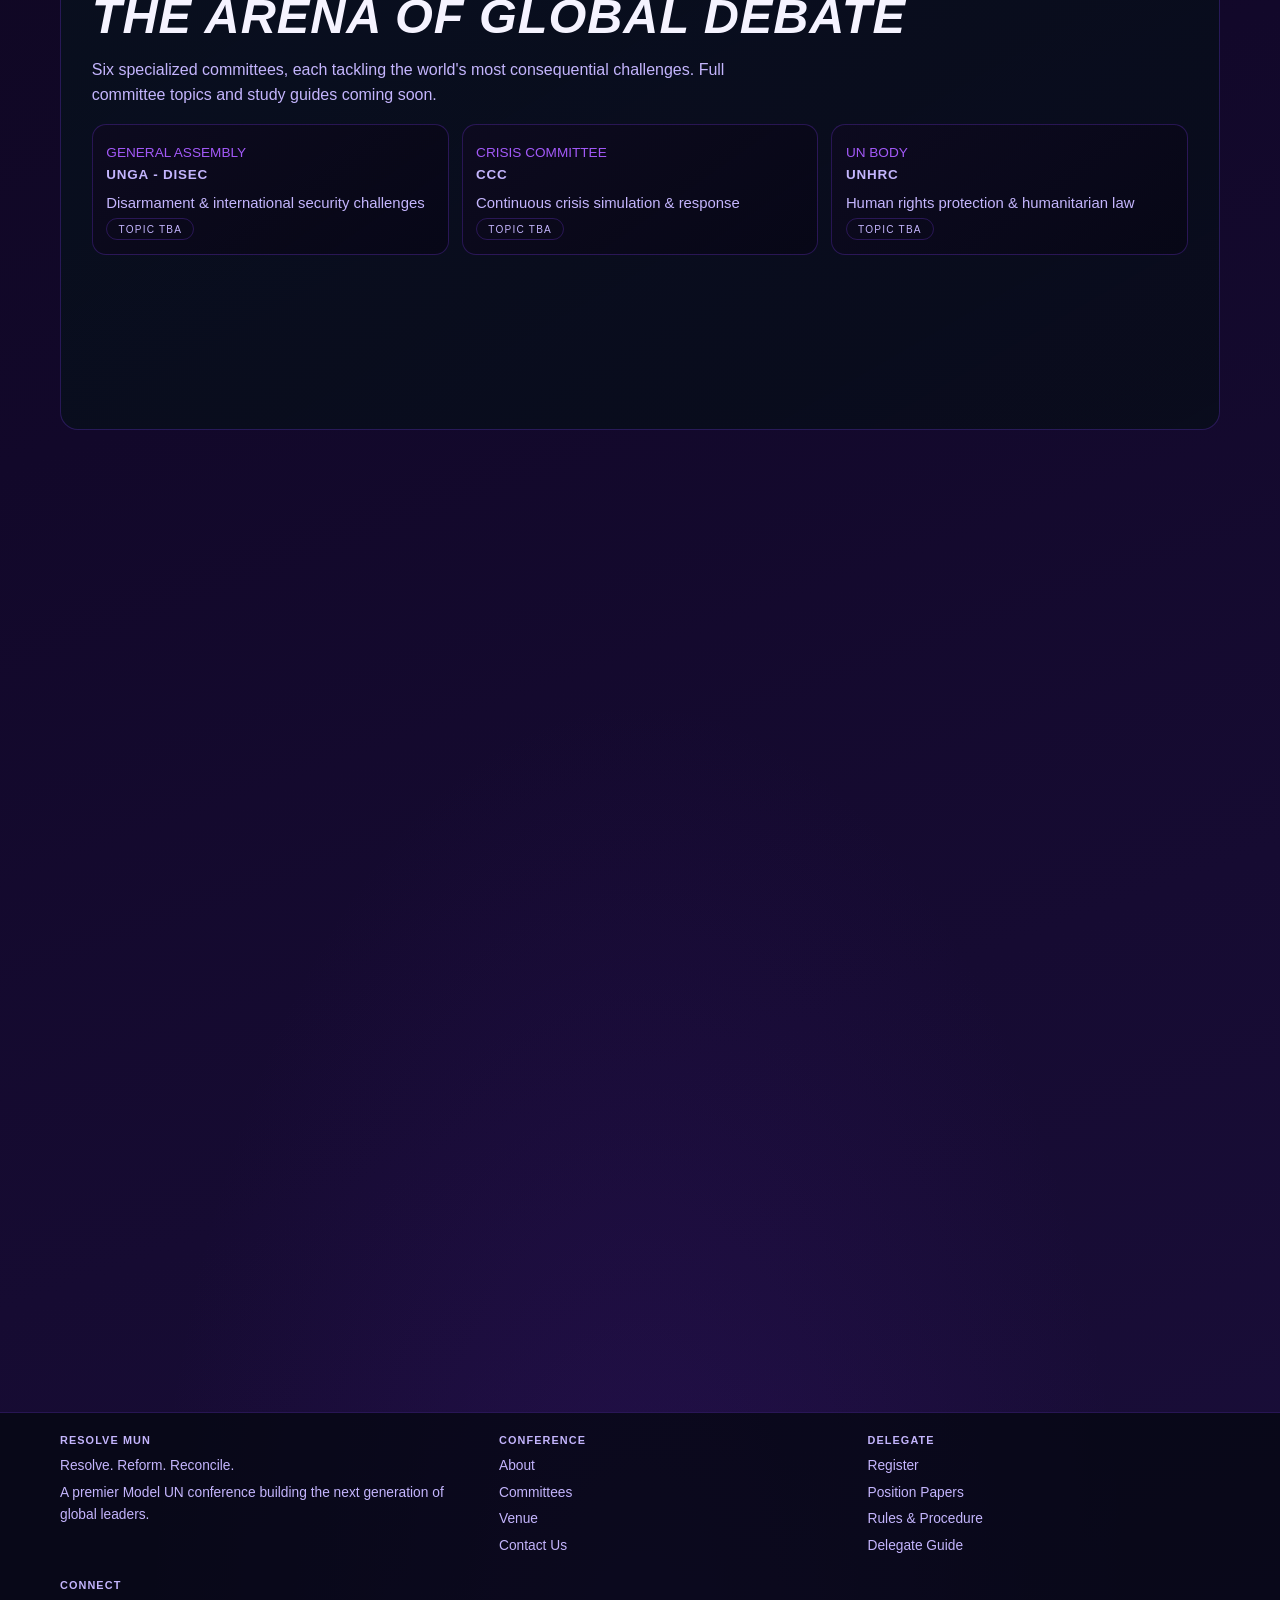
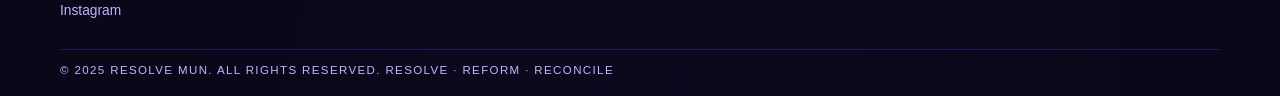
==== commit b3f96b77: "tiny changes" ====
--- a/index.html
+++ b/index.html
@@ -18,7 +18,7 @@
     <header class="site-header">
       <div class="header-inner">
         <a class="brand" href="index.html" aria-label="Resolve MUN Home">
-          <span class="brand-mark" aria-hidden="true"></span>
+          <img src="assets/images/logo.png" alt="Resolve MUN Logo" style="height:32px;width:auto;margin-right:0.35rem;vertical-align:middle;box-shadow:0 2px 12px rgba(124,58,237,0.10);object-fit:contain;" />
           <span class="brand-text">RESOLVE MUN<span class="brand-sub">Resolve. Reform. Reconcile.</span></span>
         </a>
 
@@ -27,8 +27,8 @@
         <nav class="nav-links">
           <a href="about.html">About</a>
           <a href="committees.html">Committees</a>
-          <a href="secretariat.html">Secretariat</a>
           <a href="venue.html">Venue</a>
+          <a href="contact.html">Contact Us</a>
           <a href="register.html">Register Now</a>
         </nav>
         <a class="header-cta" href="register.html">Register Now</a>
@@ -40,11 +40,11 @@
         <article class="hero-panel reveal tilt">
           <p class="badge">Premier Diplomatic Conference</p>
           <h1>Resolve <span>MUN</span></h1>
-          <p class="tagline" data-typewriter="RESOLVE. REFORM. RECONCILE.|Diplomacy. Debate. Impact.|500+ Delegates. 8 Committees. 3 Days.">RESOLVE. REFORM. RECONCILE.</p>
+          <p class="tagline" data-typewriter="RESOLVE. REFORM. RECONCILE.|Diplomacy. Debate. Impact.|400+ Delegates. 6 Committees. 3 Days.">RESOLVE. REFORM. RECONCILE.</p>
           <div class="metrics">
             <div class="metric"><strong data-count="2026">2026</strong><small>Edition</small></div>
-            <div class="metric"><strong data-count="500" data-suffix="+">500+</strong><small>Delegates</small></div>
-            <div class="metric"><strong data-count="8">8</strong><small>Committees</small></div>
+            <div class="metric"><strong data-count="400" data-suffix="+">400+</strong><small>Delegates</small></div>
+            <div class="metric"><strong data-count="6">6</strong><small>Committees</small></div>
           </div>
           <div class="hero-actions">
             <a class="btn btn-primary" href="register.html">Register As Delegate</a>
@@ -54,7 +54,7 @@
         </article>
 
         <article class="hero-panel hero-visual reveal">
-          <div class="countdown-wrap" aria-live="polite">
+          <div class="countdown-wrap mega-countdown" aria-live="polite">
             <p class="countdown-head">Conference Opens In</p>
             <div class="countdown-grid">
               <div class="time-box"><span data-days>96</span><small>Days</small></div>
@@ -62,18 +62,13 @@
               <div class="time-box"><span data-minutes>10</span><small>Minutes</small></div>
               <div class="time-box"><span data-seconds>12</span><small>Seconds</small></div>
             </div>
-            <p class="countdown-summary" data-countdown-status>Countdown synced to conference launch.</p>
-            <div class="holo-card tilt" aria-hidden="true" style="margin-top:2rem;width:100%;height:180px;display:flex;align-items:center;justify-content:center;">
-              <div class="holo-core" style="width:90%;height:90%;"></div>
-              <span class="holo-ping a"></span>
-              <span class="holo-ping b"></span>
-            </div>
+            
           </div>
         </article>
       </section>
 
       <section class="stats-ribbon reveal">
-        <div class="cell"><strong data-count="500" data-suffix="+">500+</strong><small>Delegates</small></div>
+        <div class="cell"><strong data-count="400" data-suffix="+">400+</strong><small>Delegates</small></div>
         <div class="cell"><strong data-count="6">6</strong><small>Committees</small></div>
         <div class="cell"><strong data-count="1.25" data-prefix="INR " data-suffix="L">INR 1.25L</strong><small>In Cash Rewards</small></div>
         <div class="cell"><strong data-count="3">3</strong><small>Days Of Diplomacy</small></div>
@@ -98,7 +93,7 @@
         <div class="number-grid">
           <article class="number-card"><p class="num">01</p><h4>Date &amp; Duration</h4><p>Three days of diplomacy and debate. JUNE 12TH - 14TH.</p></article>
           <article class="number-card"><p class="num">02</p><h4>Venue</h4><p>A premium conference venue. Full details coming soon.</p></article>
-          <article class="number-card"><p class="num">03</p><h4>Delegate Count</h4><p>500 delegates across 6 focused committees.</p></article>
+          <article class="number-card"><p class="num">03</p><h4>Delegate Count</h4><p>400 delegates across 6 focused committees.</p></article>
           <article class="number-card"><p class="num">04</p><h4>Awards</h4><p>Best Delegate, Outstanding Delegate, Verbal Commendation, and Best Position Paper.</p></article>
         </div>
       </section>
@@ -151,7 +146,7 @@
         </p>
         <div class="hero-actions">
           <a class="btn btn-primary" href="register.html">Register As Delegate</a>
-          <a class="btn btn-secondary" href="register.html#faculty">Faculty Advisor Registration</a>
+          <a class="btn btn-secondary" href="register.html#faculty">OC/EB Registration</a>
         </div>
       </section>
     </main>
@@ -167,8 +162,8 @@
           <h5>Conference</h5>
           <p><a href="about.html">About</a></p>
           <p><a href="committees.html">Committees</a></p>
-          <p><a href="secretariat.html">Secretariat</a></p>
           <p><a href="venue.html">Venue</a></p>
+          <p><a href="contact.html">Contact Us</a></p>
         </section>
         <section>
           <h5>Delegate</h5>
--- a/style.css
+++ b/style.css
@@ -1,3 +1,12 @@
+  /* Mobile: left-align kicker and title */
+  @media (max-width: 700px) {
+    .cta-section .section-kicker {
+      text-align: left !important;
+      justify-content: flex-start !important;
+      align-items: flex-start !important;
+      display: block !important;
+    }
+  }
 @media (max-width: 600px) {
   .sg-letter-section {
     padding: 1.2rem 0.7rem !important;
@@ -5,57 +14,6 @@
     max-width: 98vw !important;
     margin: 1.2rem auto 0 auto !important;
     box-shadow: 0 1px 12px 0 rgba(60,0,80,0.10) !important;
-  }
-  .sg-letter-section h1 {
-    font-size: 2.1rem !important;
-    word-break: break-word !important;
-    padding: 0 0.1em !important;
-    margin-bottom: 1.1rem !important;
-  }
-  .sg-letter-section blockquote {
-    font-size: 1rem !important;
-    padding: 0 0.7rem !important;
-    margin-bottom: 1.2rem !important;
-  }
-  .sg-letter {
-    font-size: 0.98rem !important;
-    line-height: 1.6 !important;
-    word-break: break-word !important;
-    padding: 0 0.1em !important;
-  }
-  .sg-letter-section .section-kicker {
-    font-size: 0.7rem !important;
-    padding: 0 0.1em !important;
-  }
-  .sg-letter-section div[style*="margin-top: 2.8rem"] {
-    flex-direction: column !important;
-    align-items: flex-start !important;
-    gap: 0.7rem !important;
-    margin-top: 1.5rem !important;
-  }
-  .sg-letter-section div[style*="width:54px"] {
-    width: 44px !important;
-    height: 44px !important;
-    font-size: 1.1rem !important;
-  }
-  .sg-letter-section div[style*="font-weight: bold"] {
-    font-size: 1rem !important;
-  }
-  .sg-letter-section div[style*="font-size: 1.01rem"] {
-    font-size: 0.92rem !important;
-  }
-}
-@media (max-width: 600px) {
-  .holo-card {
-    display: none !important;
-  }
-}
-@media (max-width: 600px) {
-  /* Countdown box: tighter, more readable, less border radius */
-  .countdown-wrap {
-    padding: 0.7rem 0.5rem !important;
-    border-radius: 14px !important;
-    margin-bottom: 1.2rem !important;
   }
   .countdown-grid {
     gap: 0.22rem !important;
@@ -321,7 +279,7 @@
 .brand {
   display: flex;
   align-items: center;
-  gap: 0.65rem;
+  gap: 0.18rem;
   text-decoration: none;
   font-family: var(--font-display);
   font-style: italic;
@@ -555,108 +513,159 @@
 .countdown-wrap {
   margin-top: 1.6rem;
   width: 100%;
-  max-width: unset;
-  margin-left: 0;
-  margin-right: 0;
-  background: linear-gradient(120deg, rgba(124,58,237,0.18) 0%, rgba(192,132,252,0.13) 100%);
-  border-radius: 32px;
-  box-shadow: 0 8px 48px 0 rgba(124,58,237,0.18), 0 2.5px 0 rgba(192,132,252,0.13);
-  border: 2.5px solid var(--purple-bright);
-  padding: 2.2rem 2.5rem 1.5rem 2.5rem;
+  max-width: 440px;
+  margin-left: auto;
+  margin-right: auto;
+  background: rgba(124, 58, 237, 0.18); /* semi-transparent purple */
+  border-radius: 22px;
+  box-shadow: 0 6px 32px 0 rgba(124,58,237,0.13);
+  border: 2px solid var(--purple-bright);
+  padding: 2.1rem 1.5rem 1.5rem 1.5rem;
   display: flex;
   flex-direction: column;
   align-items: center;
-  justify-content: center;
-}
+}
+
 
 .mega-countdown {
-  width: calc(100% + 4rem);
-  margin-left: -2rem;
-  margin-right: -2rem;
-  max-width: none;
-  border-radius: 36px;
-  box-shadow: 0 12px 64px 0 rgba(124,58,237,0.22), 0 4px 0 rgba(192,132,252,0.15);
-  border: 2.5px solid var(--purple-bright);
-  padding: 2.7rem 0 2.2rem 0;
+  width: 100%;
+  margin: 0 auto;
+  max-width: 520px;
+  border-radius: 20px;
+  border: 1px solid var(--line);
+  background: linear-gradient(140deg, rgba(10, 18, 32, 0.95), rgba(8, 15, 28, 0.75));
+  box-shadow: inset 0 1px 0 rgba(255, 255, 255, 0.05), 0 18px 50px rgba(0, 0, 0, 0.35);
+  padding: clamp(1.1rem, 2.6vw, 2.1rem);
+  display: flex;
+  flex-direction: column;
+  align-items: center;
 }
 
 .mega-countdown .countdown-grid {
   width: 100%;
-  gap: 2.5rem;
+  gap: 1.1rem;
   justify-content: center;
+  display: flex;
+  align-items: center;
+  margin-bottom: 0.7rem;
 }
 
 .mega-countdown .time-box {
-  border-radius: 24px;
-  border: 2.5px solid var(--purple-bright);
-  background: linear-gradient(120deg, rgba(124,58,237,0.18) 0%, rgba(192,132,252,0.13) 100%);
-  box-shadow: 0 4px 32px 0 rgba(124,58,237,0.13);
-  padding: 2.2rem 1.2rem 2rem 1.2rem;
-  min-width: 170px;
+  border-radius: 14px;
+  border: 1px solid var(--line);
+  background: linear-gradient(145deg, rgba(14, 10, 32, 0.9), rgba(8, 7, 22, 0.86));
+  box-shadow: none !important;
+  padding: 0.85rem 1.1rem 0.7rem 1.1rem;
+  min-width: 68px;
   transition: box-shadow 0.2s, border-color 0.2s;
 }
 
 .mega-countdown .time-box span {
-  font-size: 3.8rem;
+  font-size: 1.18rem;
   color: var(--purple-bright);
   letter-spacing: 0.04em;
   font-family: var(--font-display);
   font-style: italic;
   font-weight: 700;
-  text-shadow: 0 2px 24px rgba(192,132,252,0.22);
+  text-shadow: none !important;
 }
 
 .mega-countdown .time-box small {
-  font-size: 1.25rem;
+  font-size: 0.61rem;
   color: var(--text-soft);
-  margin-top: 0.5rem;
-  letter-spacing: 0.18em;
-  text-transform: uppercase;
+  margin-top: 0.13rem;
+  letter-spacing: 0.13em;
+  text-transform: uppercase;
+  font-family: var(--font-display);
+  font-weight: 600;
+  font-style: normal;
 }
 
 .mega-countdown .countdown-label {
-  margin-top: 2.2rem;
-  font-size: 1.25rem;
+  margin-bottom: 0.7rem;
+  font-size: 0.81rem;
   color: var(--lavender);
-  letter-spacing: 0.22em;
+  letter-spacing: 0.12em;
   text-transform: uppercase;
   font-family: var(--font-display);
   font-weight: 600;
   text-align: center;
-  text-shadow: 0 2px 18px rgba(192,132,252,0.13);
+  text-shadow: none !important;
 }
 
 .enhanced-countdown .countdown-grid {
   width: 100%;
-  gap: 1.2rem;
+  gap: 1rem;
 }
 
 .enhanced-countdown .time-box {
-  border-radius: 18px;
-  border: 1.5px solid var(--purple-bright);
-  background: linear-gradient(120deg, rgba(124,58,237,0.13) 0%, rgba(192,132,252,0.10) 100%);
-  box-shadow: 0 2px 18px 0 rgba(124,58,237,0.10);
-  padding: 1.2rem 0.5rem 1.1rem 0.5rem;
-  min-width: 120px;
+  border-radius: 14px;
+  border: 2.2px solid var(--purple-bright);
+  background: transparent;
+  box-shadow: none !important;
+  padding: 1.1rem 1.2rem 1.1rem 1.2rem;
+  min-width: 90px;
   transition: box-shadow 0.2s, border-color 0.2s;
 }
 
 .enhanced-countdown .time-box span {
-  font-size: 2.6rem;
+  font-size: 2.1rem;
   color: var(--purple-bright);
   letter-spacing: 0.04em;
   font-family: var(--font-display);
   font-style: italic;
   font-weight: 700;
-  text-shadow: 0 2px 16px rgba(192,132,252,0.18);
+  text-shadow: none !important;
 }
 
 .enhanced-countdown .time-box small {
   font-size: 1.05rem;
   color: var(--text-soft);
-  margin-top: 0.3rem;
+  margin-top: 0.18rem;
   letter-spacing: 0.18em;
   text-transform: uppercase;
+  font-family: var(--font-display);
+  font-weight: 600;
+  font-style: normal;
+}
+.enhanced-countdown .countdown-label {
+  margin-top: 1.2rem;
+  font-size: 1.12rem;
+  color: var(--lavender);
+  letter-spacing: 0.18em;
+  text-transform: uppercase;
+  font-family: var(--font-display);
+  font-weight: 700;
+  text-align: center;
+  text-shadow: none !important;
+}
+@media (max-width: 700px) {
+  .enhanced-countdown .countdown-grid {
+    gap: 0.13rem;
+  }
+  .enhanced-countdown .time-box {
+    min-width: 32px;
+    padding: 0.22rem 0.01rem 0.22rem 0.01rem;
+    box-shadow: none !important;
+    border-radius: 9px;
+  }
+  .enhanced-countdown .time-box span {
+    font-size: 0.62rem;
+    text-shadow: none !important;
+  }
+  .enhanced-countdown .time-box small {
+    font-size: 0.38rem;
+  }
+  .enhanced-countdown .countdown-label {
+    font-size: 0.48rem;
+    margin-top: 0.18rem;
+    text-shadow: none !important;
+  }
+  .cta-section .title-xl {
+    text-align: left !important;
+    justify-content: flex-start !important;
+    align-items: flex-start !important;
+  }
 }
 
 .countdown-head {
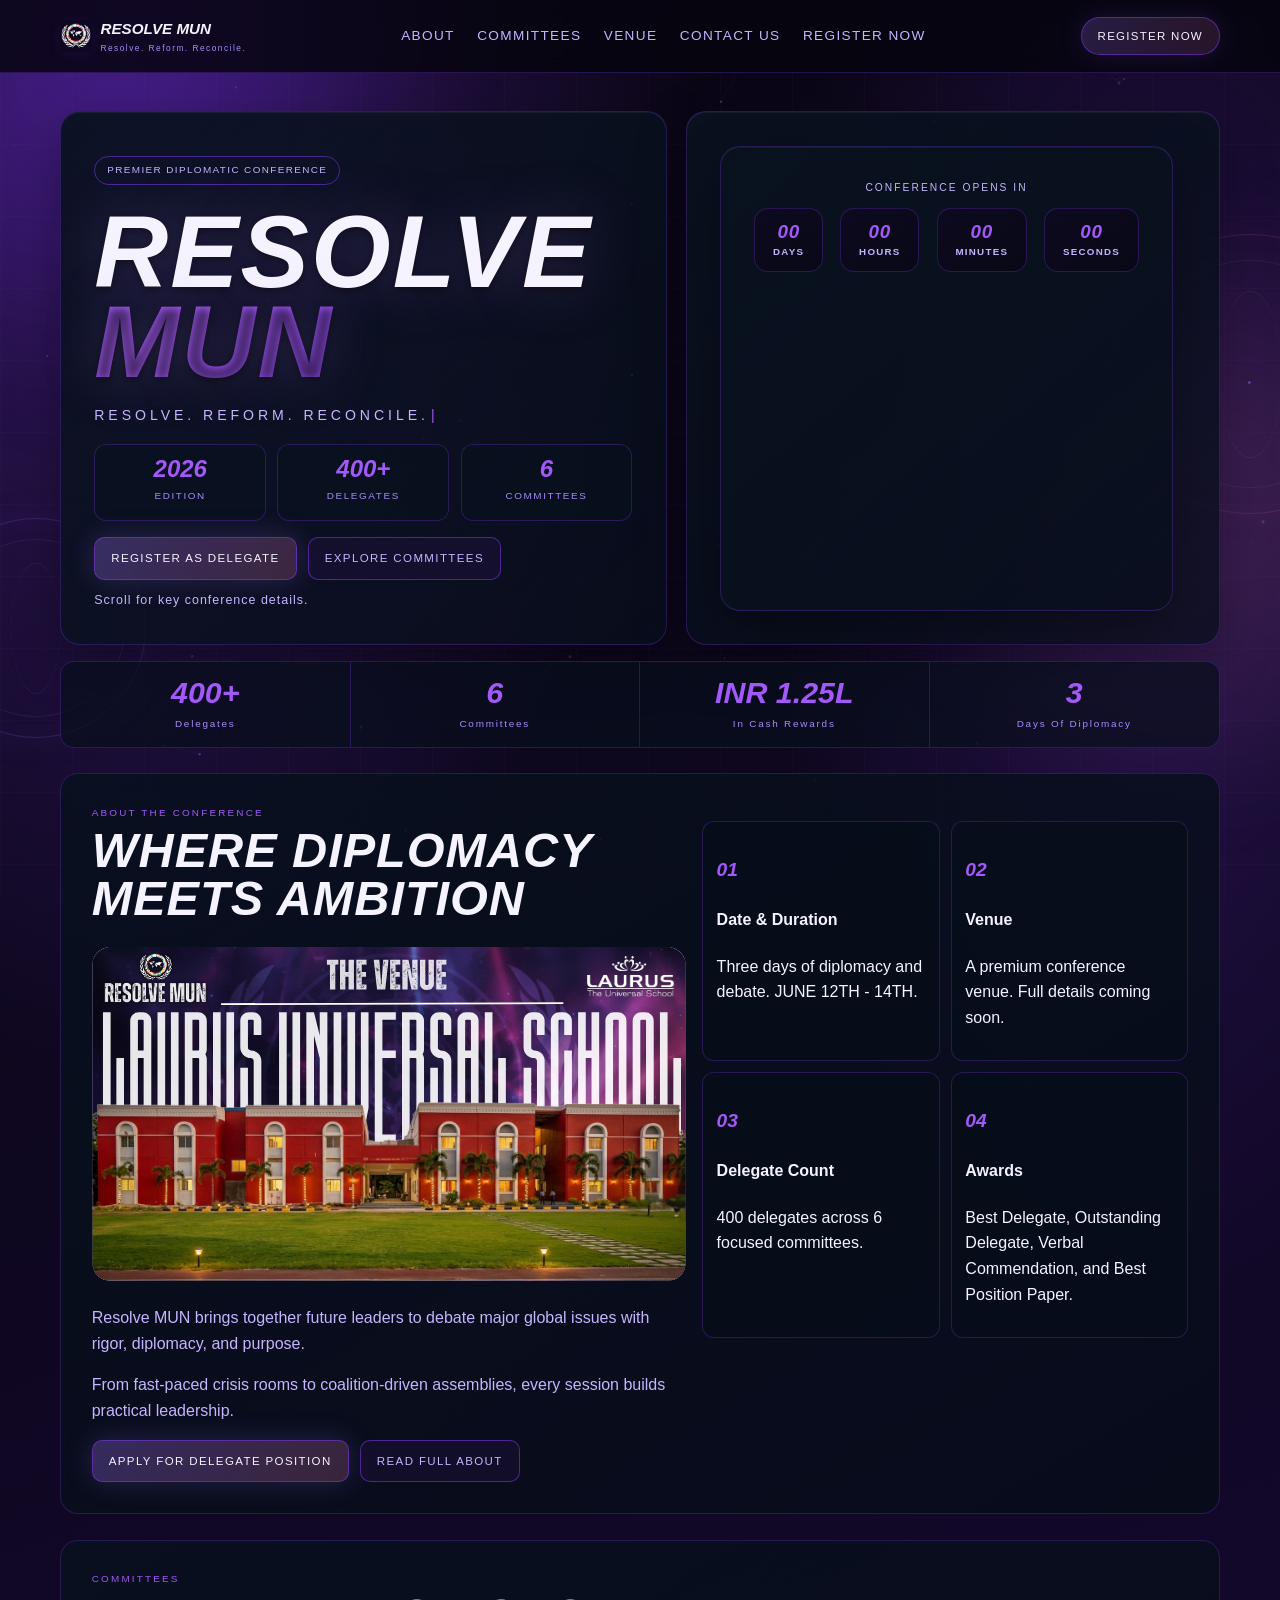
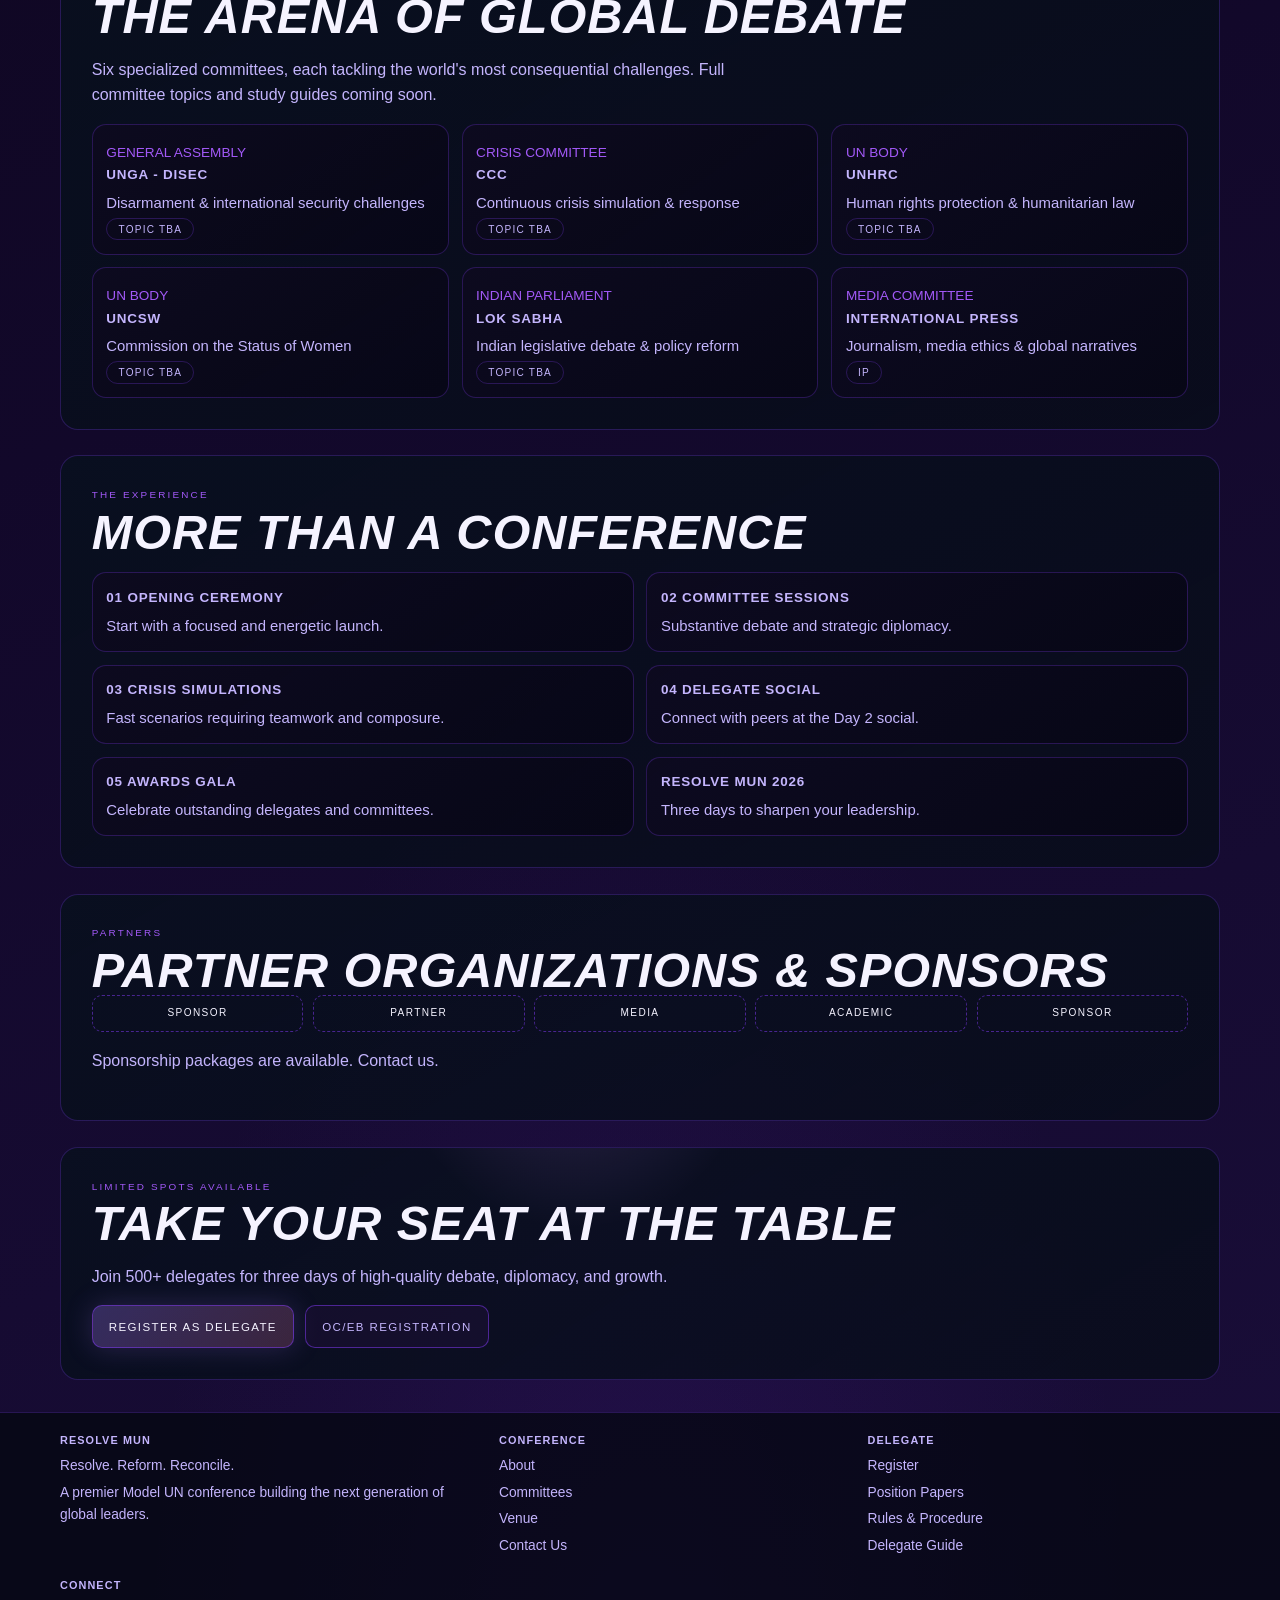
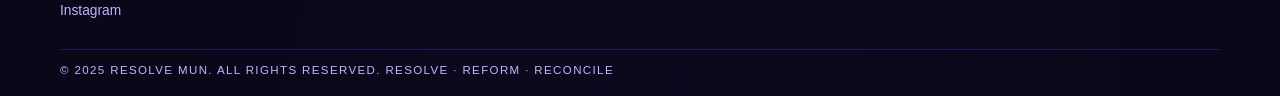
==== commit d8408144: "logo chanhes" ====
--- a/index.html
+++ b/index.html
@@ -9,6 +9,7 @@
       content="Resolve MUN 2026: 500+ delegates, 8 committees, and 3 days of focused diplomacy."
     />
     <link rel="stylesheet" href="style.css" />
+    <link rel="icon" type="image/png" href="assets/images/logo.png" />
   </head>
   <body>
     <div class="ambient" aria-hidden="true"></div>
